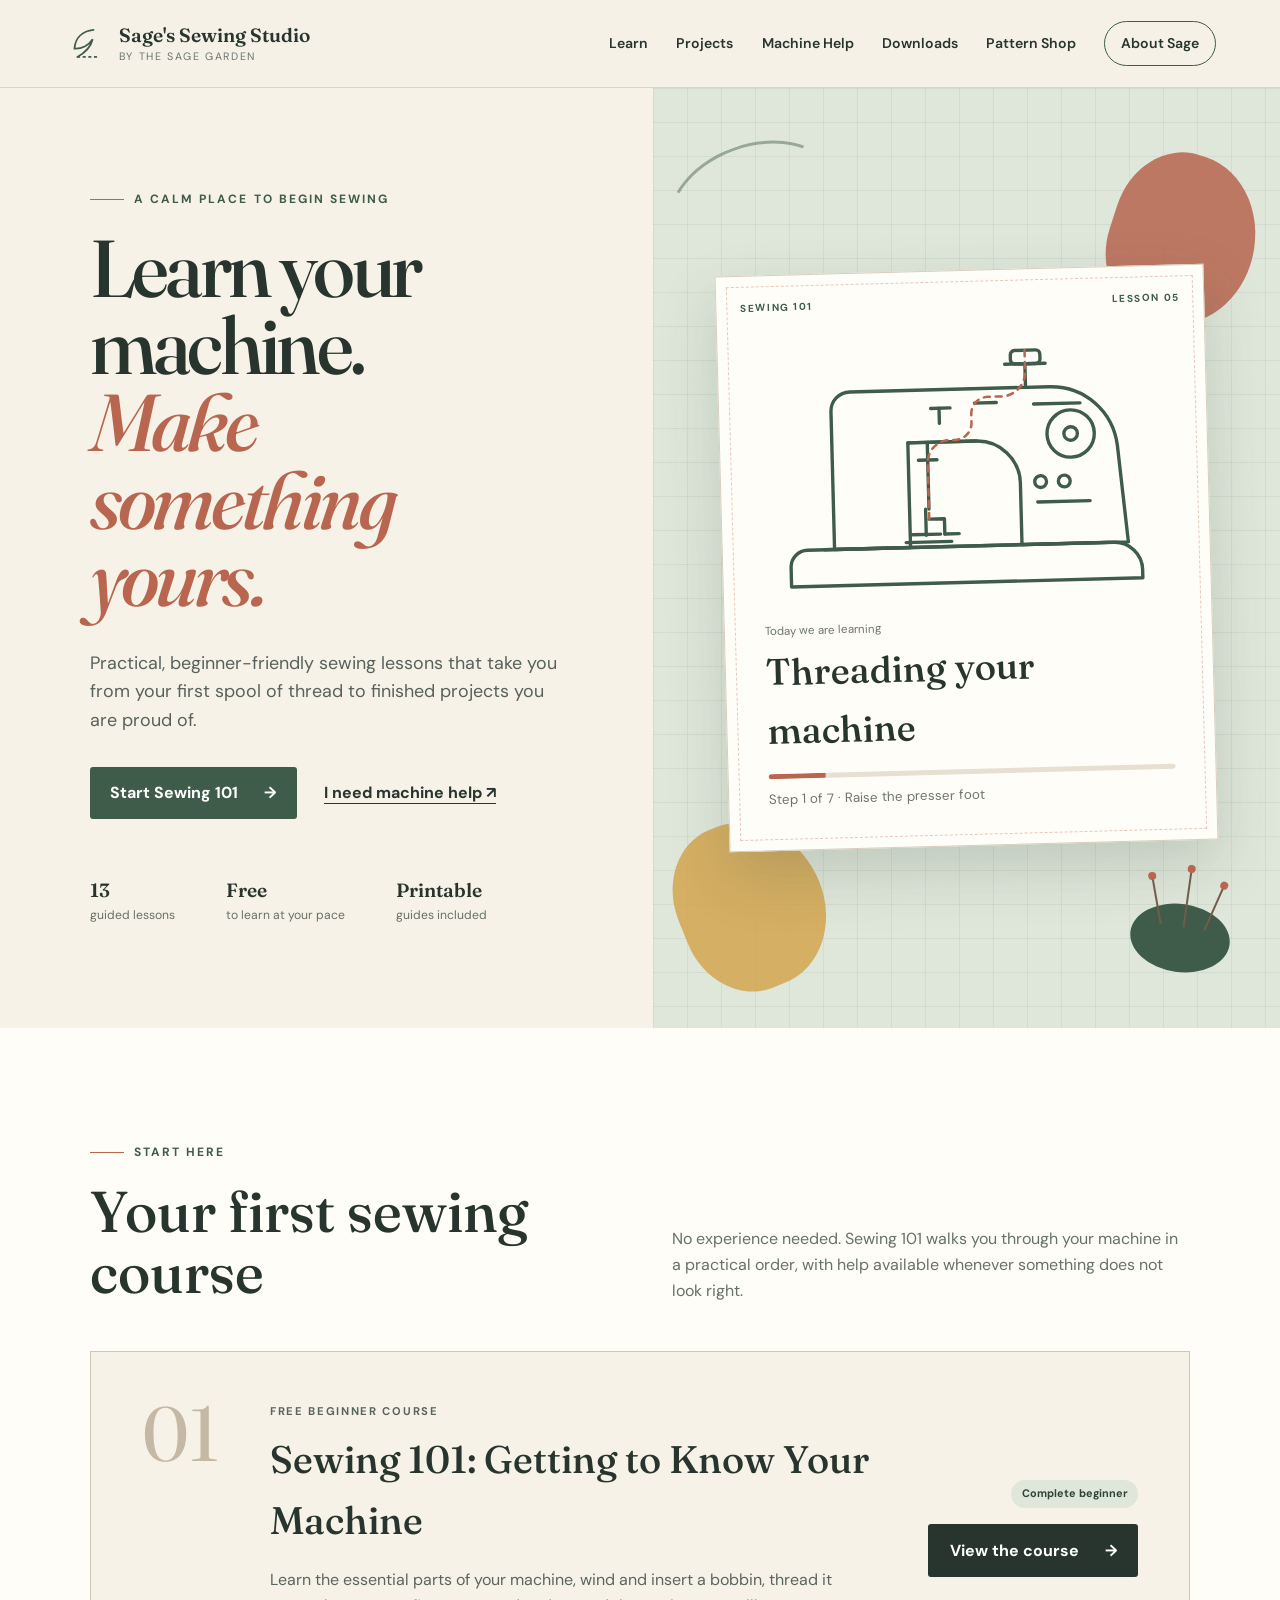
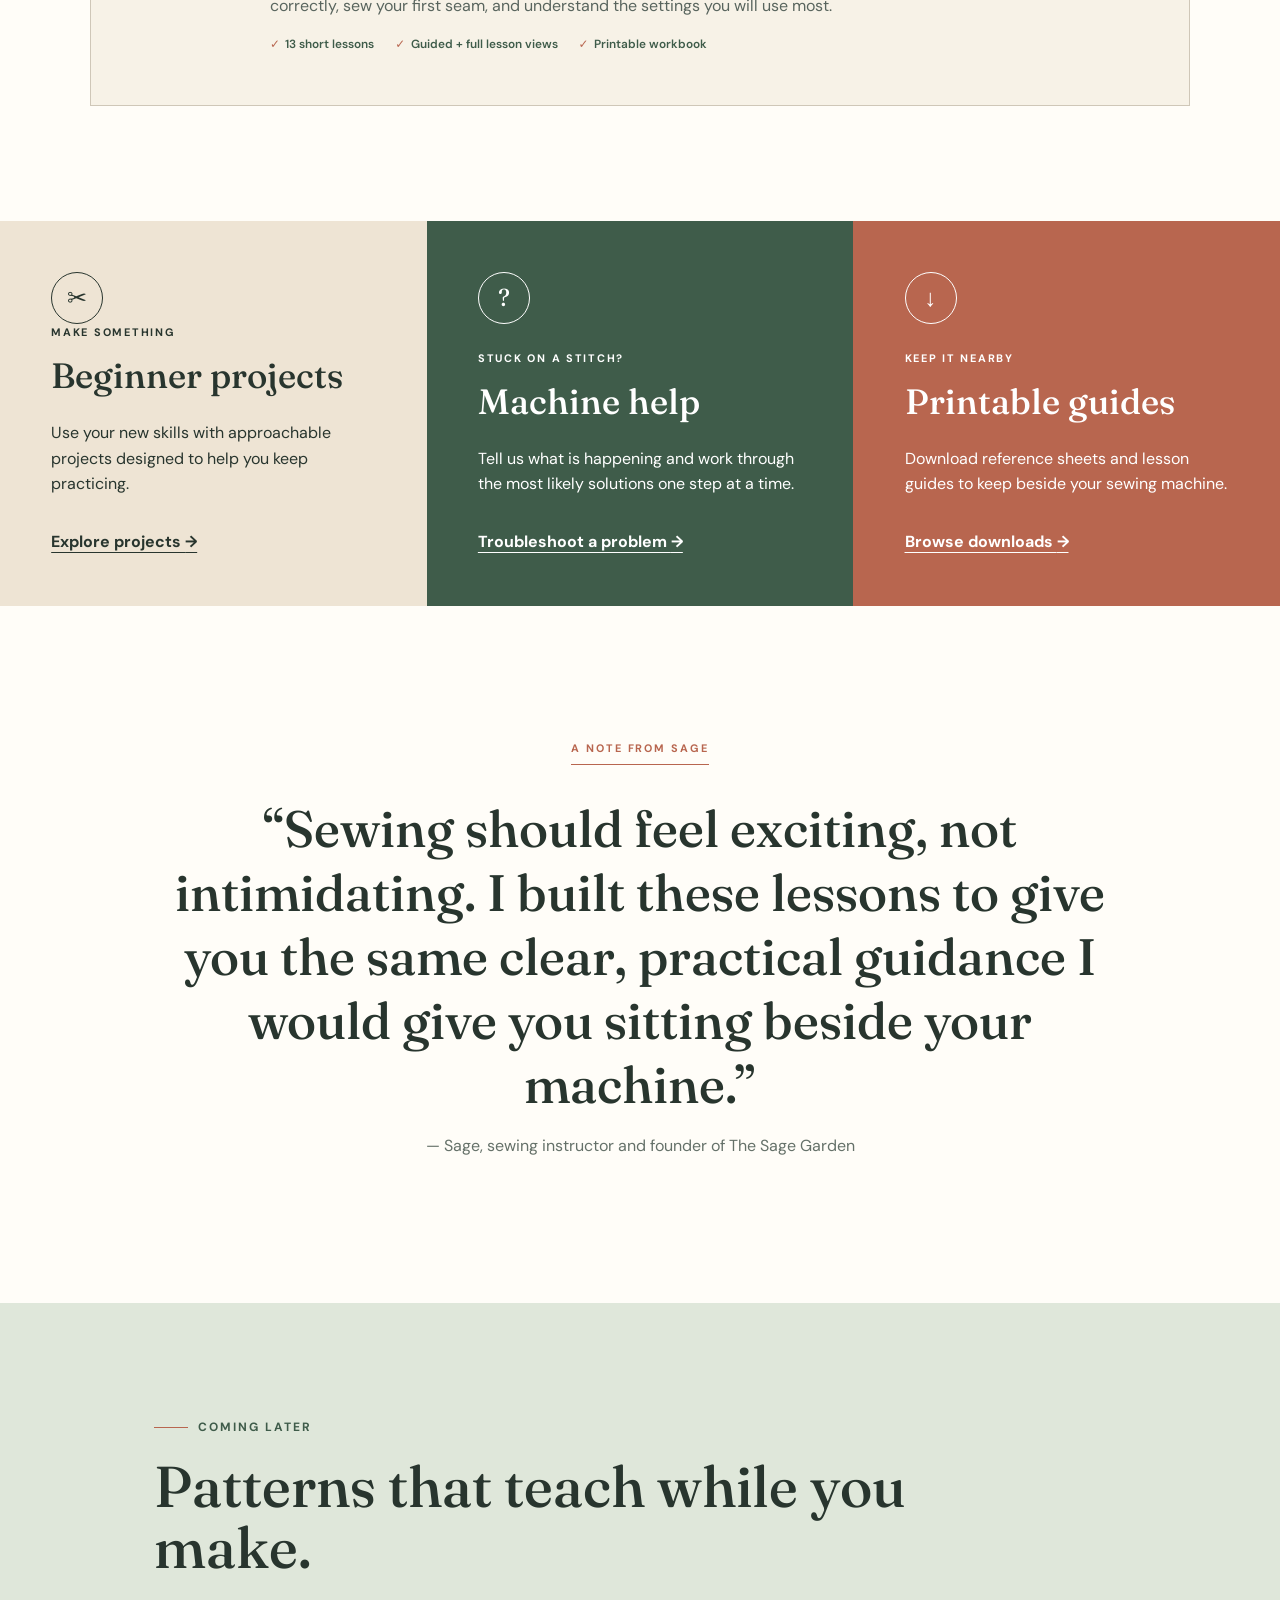
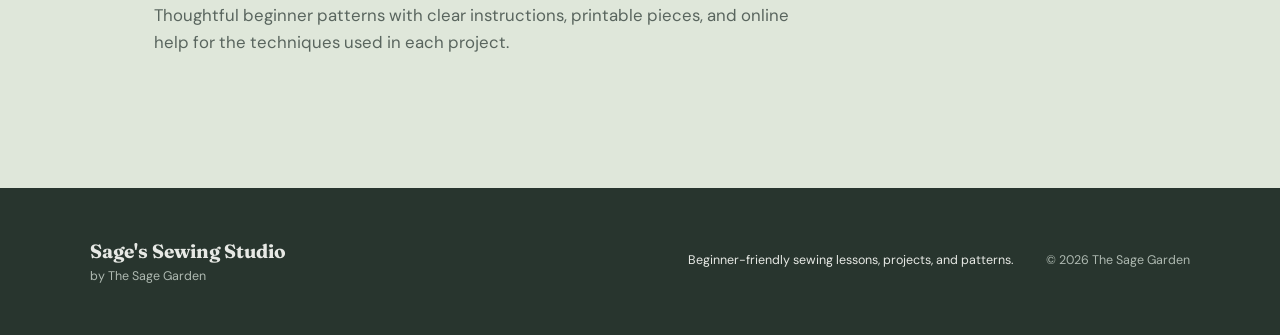
==== index.html @ 507e4168 "Update sewing machine illustration in index.html Replaced old sewing machine SVG with a new illustra" ====
<!doctype html>
<html lang="en">
  <head>
    <meta charset="UTF-8" />
    <meta name="viewport" content="width=device-width, initial-scale=1" />
    <meta
      name="description"
      content="Beginner-friendly sewing lessons, projects, and patterns from Sage's Sewing Studio."
    />
    <title>Sage's Sewing Studio</title>

    <link rel="preconnect" href="https://fonts.googleapis.com" />
    <link rel="preconnect" href="https://fonts.gstatic.com" crossorigin />
    <link
      href="https://fonts.googleapis.com/css2?family=DM+Sans:wght@400;500;600;700&family=Fraunces:opsz,wght@9..144,500;9..144,600&display=swap"
      rel="stylesheet"
    />

    <link rel="stylesheet" href="styles.css" />

    <link
      rel="icon"
      type="image/svg+xml"
      href="data:image/svg+xml,%3Csvg xmlns='http://www.w3.org/2000/svg' viewBox='0 0 64 64'%3E%3Crect width='64' height='64' rx='16' fill='%233f5c4a'/%3E%3Cpath d='M41 13c-13 2-22 10-23 23 8 1 17-3 22-10-2 8-8 15-18 20' fill='none' stroke='%23fbf8f0' stroke-width='4' stroke-linecap='round'/%3E%3C/svg%3E"
    />
  </head>

  <body>
    <a class="skip-link" href="#main-content">Skip to content</a>

    <header class="site-header">
      <a class="brand" href="index.html" aria-label="Sage's Sewing Studio home">
        <svg class="brand-mark" viewBox="0 0 52 52" aria-hidden="true">
          <path
            d="M36.5 8.5C22.8 10 14 18.2 13 31.7c8.5.6 17.7-3.8 22.5-11.5-2.2 9-8.5 16.2-19 21.8"
          />
          <path class="stitch" d="M17 42h24" />
        </svg>

        <span>
          <strong>Sage's Sewing Studio</strong>
          <small>by The Sage Garden</small>
        </span>
      </a>

      <button
        class="menu-button"
        type="button"
        aria-expanded="false"
        aria-controls="site-nav"
      >
        <span></span>
        <span></span>
        <span></span>
        <span class="sr-only">Open navigation</span>
      </button>

      <nav id="site-nav" class="site-nav" aria-label="Main navigation">
        <a href="#learn">Learn</a>
        <a href="#projects">Projects</a>
        <a href="#help">Machine Help</a>
        <a href="#downloads">Downloads</a>
        <a href="#patterns">Pattern Shop</a>
        <a class="nav-about" href="#about">About Sage</a>
      </nav>
    </header>

    <main id="main-content">
      <section class="hero">
        <div class="hero-copy">
          <p class="eyebrow">
            <span></span>
            A calm place to begin sewing
          </p>

          <h1>
            Learn your machine.<br />
            <em>Make something yours.</em>
          </h1>

          <p class="hero-intro">
            Practical, beginner-friendly sewing lessons that take you from your
            first spool of thread to finished projects you are proud of.
          </p>

          <div class="hero-actions">
            <a class="button button-primary" href="#learn">
              Start Sewing 101
              <span aria-hidden="true">→</span>
            </a>

            <a class="text-link" href="#help">
              I need machine help
              <span aria-hidden="true">↗</span>
            </a>
          </div>

          <ul class="hero-details" aria-label="Course details">
            <li>
              <strong>13</strong>
              guided lessons
            </li>

            <li>
              <strong>Free</strong>
              to learn at your pace
            </li>

            <li>
              <strong>Printable</strong>
              guides included
            </li>
          </ul>
        </div>

        <div
          class="hero-visual"
          aria-label="An illustrated sewing lesson card"
        >
          <div class="fabric-swatch swatch-one"></div>
          <div class="fabric-swatch swatch-two"></div>

          <div class="lesson-card">
            <div class="lesson-card-top">
              <span>SEWING 101</span>
              <span>LESSON 05</span>
            </div>

          <svg
  class="machine-illustration"
  viewBox="0 0 520 330"
  role="img"
  aria-label="Line drawing of a modern domestic sewing machine"
>
  <!-- Machine base -->
  <path
    d="M72 257h363c18 0 33 15 33 33v10H52v-23c0-11 9-20 20-20Z"
  />
  <path d="M92 257h337" />

  <!-- Main body and open throat space -->
  <path
    d="M104 257V94c0-13 10-23 23-23h236c42 0 75 31 79 72l10 114H326v-73c0-28-23-51-51-51h-81v124h-90Z"
  />
  <path d="M194 133h81" />

  <!-- Spool pin and spool -->
  <path d="M335 71V43" />
  <path d="M311 43h48" />
  <rect x="318" y="27" width="35" height="16" rx="5" />

  <!-- Upper thread guides and take-up lever -->
  <path d="M274 88h26" />
  <path d="M222 93h23" />
  <path d="M232 93v18" />

  <!-- Needle-bar assembly -->
  <path d="M217 133v79" />
  <path d="M206 154h22" />
  <path d="M213 212v31" />
  <path d="M197 242h33" />
  <path d="M189 251h54" />

  <!-- Presser foot -->
  <path d="M217 224h18v18" />
  <path d="M235 242h17" />

  <!-- Handwheel and controls -->
  <circle cx="387" cy="127" r="28" />
  <circle cx="387" cy="127" r="8" />
  <circle cx="350" cy="183" r="7" />
  <circle cx="378" cy="183" r="7" />
  <path d="M344 91h55" />
  <path d="M346 207h62" />

  <!-- Thread path -->
  <path
    class="thread-line"
    d="M335 27v25c0 16-13 29-29 29h-16c-11 0-20 9-20 20v10c0 11-9 20-20 20h-7c-14 0-26 12-26 26v67"
  />
</svg>

            <div class="lesson-card-copy">
              <p>Today we are learning</p>
              <h2>Threading your machine</h2>

              <div class="mini-progress">
                <span></span>
              </div>

              <small>Step 1 of 7 · Raise the presser foot</small>
            </div>
          </div>

          <div class="pin-cushion" aria-hidden="true">
            <i></i>
            <i></i>
            <i></i>
          </div>

          <div class="thread-tail" aria-hidden="true"></div>
        </div>
      </section>

      <section id="learn" class="course-section">
        <div class="section-heading">
          <div>
            <p class="eyebrow">
              <span></span>
              Start here
            </p>

            <h2>Your first sewing course</h2>
          </div>

          <p>
            No experience needed. Sewing 101 walks you through your machine in a
            practical order, with help available whenever something does not
            look right.
          </p>
        </div>

        <article class="course-card">
          <div class="course-number" aria-hidden="true">01</div>

          <div class="course-info">
            <p class="course-label">FREE BEGINNER COURSE</p>

            <h3>Sewing 101: Getting to Know Your Machine</h3>

            <p>
              Learn the essential parts of your machine, wind and insert a
              bobbin, thread it correctly, sew your first seam, and understand
              the settings you will use most.
            </p>

            <div class="course-meta">
              <span>13 short lessons</span>
              <span>Guided + full lesson views</span>
              <span>Printable workbook</span>
            </div>
          </div>

          <div class="course-action">
            <span class="course-level">Complete beginner</span>

            <a class="button button-dark" href="#">
              View the course
              <span aria-hidden="true">→</span>
            </a>
          </div>
        </article>
      </section>

      <section
        class="pathways"
        aria-label="Explore Sage's Sewing Studio"
      >
        <article id="projects" class="pathway-card pathway-projects">
          <span class="pathway-icon" aria-hidden="true">✂</span>

          <p>MAKE SOMETHING</p>
          <h2>Beginner projects</h2>

          <p>
            Use your new skills with approachable projects designed to help you
            keep practicing.
          </p>

          <a href="#">
            Explore projects
            <span aria-hidden="true">→</span>
          </a>
        </article>

        <article id="help" class="pathway-card pathway-help">
          <span class="pathway-icon" aria-hidden="true">?</span>

          <p>STUCK ON A STITCH?</p>
          <h2>Machine help</h2>

          <p>
            Tell us what is happening and work through the most likely solutions
            one step at a time.
          </p>

          <a href="#">
            Troubleshoot a problem
            <span aria-hidden="true">→</span>
          </a>
        </article>

        <article id="downloads" class="pathway-card pathway-downloads">
          <span class="pathway-icon" aria-hidden="true">↓</span>

          <p>KEEP IT NEARBY</p>
          <h2>Printable guides</h2>

          <p>
            Download reference sheets and lesson guides to keep beside your
            sewing machine.
          </p>

          <a href="#">
            Browse downloads
            <span aria-hidden="true">→</span>
          </a>
        </article>
      </section>

      <section id="about" class="teacher-note">
        <div class="note-label">A NOTE FROM SAGE</div>

        <blockquote>
          “Sewing should feel exciting, not intimidating. I built these lessons
          to give you the same clear, practical guidance I would give you
          sitting beside your machine.”
        </blockquote>

        <p>— Sage, sewing instructor and founder of The Sage Garden</p>
      </section>

      <section id="patterns" class="pattern-preview">
        <p class="eyebrow">
          <span></span>
          Coming later
        </p>

        <h2>Patterns that teach while you make.</h2>

        <p>
          Thoughtful beginner patterns with clear instructions, printable
          pieces, and online help for the techniques used in each project.
        </p>
      </section>
    </main>

    <footer class="site-footer">
      <div class="footer-brand">
        <strong>Sage's Sewing Studio</strong>
        <span>by The Sage Garden</span>
      </div>

      <p>Beginner-friendly sewing lessons, projects, and patterns.</p>

      <p class="footer-copy">
        © <span id="year"></span> The Sage Garden
      </p>
    </footer>

    <script src="app.js"></script>
  </body>
</html>
---- styles.css ----
:root {
  --ink: #28352e;
  --forest: #3f5c4a;
  --forest-dark: #2d4436;
  --sage: #93a58f;
  --sage-light: #dfe7da;
  --cream: #f7f2e7;
  --paper: #fffdf8;
  --linen: #eee4d4;
  --terracotta: #b8664f;
  --gold: #d4a64f;
  --border: #cfc7b8;
  --sans: "DM Sans", system-ui, sans-serif;
  --serif: "Fraunces", Georgia, serif;
}

* {
  box-sizing: border-box;
}

html {
  scroll-behavior: smooth;
}

body {
  margin: 0;
  color: var(--ink);
  background: var(--cream);
  font-family: var(--sans);
  font-size: 16px;
  line-height: 1.6;
}

a {
  color: inherit;
}

.skip-link {
  position: fixed;
  left: 1rem;
  top: -5rem;
  z-index: 100;
  padding: 0.7rem 1rem;
  background: var(--ink);
  color: white;
}

.skip-link:focus {
  top: 1rem;
}

.sr-only {
  position: absolute;
  width: 1px;
  height: 1px;
  overflow: hidden;
  clip: rect(0, 0, 0, 0);
  white-space: nowrap;
}

/* Header */

.site-header {
  min-height: 88px;
  padding: 0 clamp(1.25rem, 5vw, 5rem);
  display: flex;
  align-items: center;
  justify-content: space-between;
  gap: 2rem;
  background: rgba(247, 242, 231, 0.94);
  border-bottom: 1px solid rgba(63, 92, 74, 0.18);
  position: relative;
  z-index: 20;
}

.brand {
  display: flex;
  align-items: center;
  gap: 0.8rem;
  text-decoration: none;
  line-height: 1.05;
}

.brand-mark {
  width: 42px;
  fill: none;
  stroke: var(--forest);
  stroke-width: 2.2;
  stroke-linecap: round;
}

.brand-mark .stitch {
  stroke-dasharray: 2 5;
}

.brand strong {
  display: block;
  font-family: var(--serif);
  font-size: 1.2rem;
  font-weight: 600;
}

.brand small {
  display: block;
  margin-top: 0.35rem;
  font-size: 0.67rem;
  letter-spacing: 0.15em;
  text-transform: uppercase;
  color: #69756e;
}

.site-nav {
  display: flex;
  align-items: center;
  gap: clamp(1rem, 2.2vw, 2rem);
}

.site-nav a {
  font-size: 0.88rem;
  font-weight: 600;
  text-decoration: none;
}

.site-nav a:hover {
  color: var(--terracotta);
}

.site-nav .nav-about {
  padding: 0.65rem 1rem;
  border: 1px solid var(--forest);
  border-radius: 999px;
}

.menu-button {
  display: none;
  background: none;
  border: 0;
  padding: 0.5rem;
}

.menu-button span:not(.sr-only) {
  display: block;
  width: 24px;
  height: 2px;
  margin: 5px;
  background: var(--ink);
}

/* Hero */

.hero {
  min-height: 670px;
  display: grid;
  grid-template-columns: minmax(0, 1.02fr) minmax(420px, 0.98fr);
  overflow: hidden;
}

.hero-copy {
  padding: clamp(4rem, 8vw, 8rem) clamp(2rem, 7vw, 7.5rem);
  align-self: center;
}

.eyebrow {
  margin: 0 0 1.25rem;
  display: flex;
  align-items: center;
  gap: 0.65rem;
  font-size: 0.75rem;
  font-weight: 700;
  letter-spacing: 0.17em;
  text-transform: uppercase;
  color: var(--forest);
}

.eyebrow span {
  width: 34px;
  height: 1px;
  background: var(--terracotta);
}

.hero h1 {
  max-width: 740px;
  margin: 0;
  font-family: var(--serif);
  font-size: clamp(3.6rem, 6.3vw, 6.6rem);
  font-weight: 500;
  line-height: 0.96;
  letter-spacing: -0.045em;
}

.hero h1 em {
  color: var(--terracotta);
  font-weight: 500;
}

.hero-intro {
  max-width: 600px;
  margin: 2rem 0;
  font-size: 1.12rem;
  color: #56625b;
}

.hero-actions {
  display: flex;
  align-items: center;
  gap: 1.7rem;
  flex-wrap: wrap;
}

.button {
  min-height: 50px;
  padding: 0.85rem 1.3rem;
  display: inline-flex;
  align-items: center;
  justify-content: center;
  gap: 1.6rem;
  border-radius: 3px;
  font-weight: 700;
  text-decoration: none;
}

.button-primary {
  background: var(--forest);
  color: white;
}

.button-primary:hover {
  background: var(--forest-dark);
}

.button-dark {
  background: var(--ink);
  color: white;
}

.text-link {
  font-weight: 700;
  text-underline-offset: 5px;
}

.hero-details {
  margin: 3.5rem 0 0;
  padding: 0;
  display: flex;
  gap: clamp(1.4rem, 4vw, 3.8rem);
  list-style: none;
  font-size: 0.76rem;
  color: #657169;
}

.hero-details li {
  display: grid;
}

.hero-details strong {
  font-family: var(--serif);
  font-size: 1.2rem;
  font-weight: 600;
  color: var(--ink);
}

/* Sewing-machine illustration */

.hero-visual {
  min-height: 670px;
  position: relative;
  display: grid;
  place-items: center;
  background-color: var(--sage-light);
  background-image:
    linear-gradient(rgba(63, 92, 74, 0.08) 1px, transparent 1px),
    linear-gradient(90deg, rgba(63, 92, 74, 0.08) 1px, transparent 1px);
  background-size: 34px 34px;
}

.lesson-card {
  width: min(78%, 500px);
  padding: 1.5rem;
  position: relative;
  z-index: 3;
  transform: rotate(-1.5deg);
  background: var(--paper);
  border: 1px solid #d8cebd;
  box-shadow: 0 24px 60px rgba(45, 68, 54, 0.18);
}

.lesson-card::after {
  content: "";
  position: absolute;
  inset: 10px;
  border: 1px dashed rgba(184, 102, 79, 0.35);
  pointer-events: none;
}

.lesson-card-top {
  position: relative;
  z-index: 1;
  display: flex;
  justify-content: space-between;
  font-size: 0.63rem;
  font-weight: 700;
  letter-spacing: 0.15em;
  color: var(--forest);
}

.machine-illustration {
  width: 100%;
  margin: 1.1rem 0 0.2rem;
  fill: none;
  stroke: var(--forest);
  stroke-width: 4;
  stroke-linecap: round;
  stroke-linejoin: round;
}

.machine-illustration .thread-line {
  stroke: var(--terracotta);
  stroke-width: 3;
  stroke-dasharray: 7 7;
}

.lesson-card-copy {
  position: relative;
  z-index: 1;
  padding: 0 1rem 1rem;
}

.lesson-card-copy p {
  margin: 0;
  font-size: 0.72rem;
  color: #6c766e;
}

.lesson-card-copy h2 {
  margin: 0.1rem 0 0.8rem;
  font-family: var(--serif);
  font-size: clamp(1.6rem, 3vw, 2.3rem);
  font-weight: 500;
}

.mini-progress {
  height: 5px;
  background: #e7dfd1;
  border-radius: 10px;
  overflow: hidden;
}

.mini-progress span {
  display: block;
  width: 14%;
  height: 100%;
  background: var(--terracotta);
}

.lesson-card-copy small {
  display: block;
  margin-top: 0.65rem;
  color: #6c766e;
}

.fabric-swatch {
  position: absolute;
  width: 145px;
  height: 170px;
  border-radius: 45% 55% 50% 45%;
  opacity: 0.85;
}

.swatch-one {
  top: 7%;
  right: 4%;
  background: var(--terracotta);
  transform: rotate(18deg);
}

.swatch-two {
  bottom: 4%;
  left: 4%;
  background: var(--gold);
  transform: rotate(-22deg);
}

.pin-cushion {
  width: 100px;
  height: 68px;
  position: absolute;
  bottom: 6%;
  right: 8%;
  z-index: 4;
  border-radius: 50%;
  background: var(--forest);
  transform: rotate(8deg);
}

.pin-cushion i {
  width: 2px;
  height: 48px;
  position: absolute;
  bottom: 45px;
  background: #725c49;
  transform-origin: bottom;
}

.pin-cushion i::before {
  content: "";
  width: 8px;
  height: 8px;
  position: absolute;
  left: -3px;
  top: -5px;
  border-radius: 50%;
  background: var(--terracotta);
}

.pin-cushion i:nth-child(1) {
  left: 28px;
  transform: rotate(-18deg);
}

.pin-cushion i:nth-child(2) {
  left: 51px;
  height: 58px;
}

.pin-cushion i:nth-child(3) {
  left: 72px;
  transform: rotate(16deg);
}

.thread-tail {
  width: 180px;
  height: 130px;
  position: absolute;
  top: 6%;
  left: 2%;
  border: 3px solid rgba(63, 92, 74, 0.45);
  border-color: rgba(63, 92, 74, 0.45) transparent transparent;
  border-radius: 50%;
  transform: rotate(-20deg);
}

/* Course section */

.course-section {
  padding: clamp(5rem, 9vw, 8rem) clamp(1.5rem, 7vw, 7.5rem);
  background: var(--paper);
}

.section-heading {
  max-width: 1200px;
  margin: 0 auto 3rem;
  display: grid;
  grid-template-columns: 1fr 1fr;
  align-items: end;
  gap: 4rem;
}

.section-heading h2,
.pattern-preview h2 {
  margin: 0;
  font-family: var(--serif);
  font-size: clamp(2.5rem, 4.5vw, 4.2rem);
  line-height: 1.05;
  font-weight: 500;
}

.section-heading > p {
  max-width: 560px;
  margin: 0;
  color: #657169;
}

.course-card {
  max-width: 1200px;
  margin: auto;
  padding: clamp(2rem, 4vw, 3.2rem);
  display: grid;
  grid-template-columns: auto 1fr auto;
  align-items: center;
  gap: clamp(1.5rem, 4vw, 4rem);
  border: 1px solid var(--border);
  background: var(--cream);
}

.course-number {
  align-self: start;
  font-family: var(--serif);
  font-size: 4.8rem;
  line-height: 0.8;
  color: #c5b9a6;
}

.course-label {
  margin: 0 0 0.45rem;
  font-size: 0.7rem;
  font-weight: 700;
  letter-spacing: 0.15em;
  color: var(--terracotta);
}

.course-info h3 {
  margin: 0 0 0.7rem;
  font-family: var(--serif);
  font-size: clamp(1.8rem, 3vw, 2.7rem);
  font-weight: 500;
}

.course-info > p {
  max-width: 650px;
  color: #59655e;
}

.course-meta {
  display: flex;
  flex-wrap: wrap;
  gap: 0.6rem 1.3rem;
  font-size: 0.74rem;
  font-weight: 600;
  color: var(--forest);
}

.course-meta span::before {
  content: "✓";
  margin-right: 0.35rem;
  color: var(--terracotta);
}

.course-action {
  min-width: 210px;
  display: grid;
  gap: 1rem;
}

.course-level {
  justify-self: end;
  padding: 0.35rem 0.65rem;
  font-size: 0.68rem;
  font-weight: 700;
  background: var(--sage-light);
  border-radius: 999px;
  color: var(--forest-dark);
}

/* Main pathways */

.pathways {
  display: grid;
  grid-template-columns: repeat(3, 1fr);
}

.pathway-card {
  min-height: 370px;
  padding: clamp(2.2rem, 4vw, 4rem);
  display: flex;
  flex-direction: column;
  align-items: flex-start;
}

.pathway-card > p:first-of-type {
  margin: auto 0 0.4rem;
  font-size: 0.68rem;
  font-weight: 700;
  letter-spacing: 0.16em;
}

.pathway-card h2 {
  margin: 0;
  font-family: var(--serif);
  font-size: 2.2rem;
  font-weight: 500;
}

.pathway-card > p:not(:first-of-type) {
  max-width: 390px;
}

.pathway-card a {
  margin-top: 1rem;
  font-weight: 700;
  text-underline-offset: 5px;
}

.pathway-icon {
  width: 52px;
  height: 52px;
  display: grid;
  place-items: center;
  border: 1px solid currentColor;
  border-radius: 50%;
  font-family: var(--serif);
  font-size: 1.5rem;
}

.pathway-projects {
  background: var(--linen);
}

.pathway-help {
  background: var(--forest);
  color: white;
}

.pathway-downloads {
  background: var(--terracotta);
  color: white;
}

/* Note from Sage */

.teacher-note {
  padding: clamp(5rem, 10vw, 9rem) 1.5rem;
  text-align: center;
  background: var(--paper);
}

.note-label {
  display: inline-block;
  padding-bottom: 0.45rem;
  border-bottom: 1px solid var(--terracotta);
  font-size: 0.68rem;
  font-weight: 700;
  letter-spacing: 0.18em;
  color: var(--terracotta);
}

.teacher-note blockquote {
  max-width: 930px;
  margin: 2rem auto 1rem;
  font-family: var(--serif);
  font-size: clamp(2rem, 4vw, 3.5rem);
  line-height: 1.25;
  font-weight: 500;
}

.teacher-note p {
  color: #657169;
}

/* Pattern preview */

.pattern-preview {
  padding: clamp(5rem, 9vw, 8rem) clamp(1.5rem, 12vw, 12rem);
  background: var(--sage-light);
}

.pattern-preview h2 {
  max-width: 760px;
}

.pattern-preview > p:last-child {
  max-width: 670px;
  margin-top: 1.5rem;
  font-size: 1.05rem;
  color: #59655e;
}

/* Footer */

.site-footer {
  padding: 3rem clamp(1.5rem, 7vw, 7.5rem);
  display: grid;
  grid-template-columns: 1fr auto auto;
  align-items: center;
  gap: 2rem;
  background: var(--ink);
  color: #e7e9e5;
  font-size: 0.78rem;
}

.footer-brand {
  display: grid;
}

.footer-brand strong {
  font-family: var(--serif);
  font-size: 1.2rem;
}

.footer-brand span {
  color: #aeb9b1;
}

.footer-copy {
  color: #aeb9b1;
}

/* Tablet */

@media (max-width: 1020px) {
  .menu-button {
    display: block;
  }

  .site-nav {
    display: none;
    position: absolute;
    left: 0;
    right: 0;
    top: 88px;
    padding: 1.5rem;
    flex-direction: column;
    align-items: stretch;
    background: var(--paper);
    border-bottom: 1px solid var(--border);
  }

  .site-nav.open {
    display: flex;
  }

  .site-nav .nav-about {
    border: 0;
    padding: 0;
  }

  .hero {
    grid-template-columns: 1fr;
  }

  .hero-copy {
    padding-top: 5rem;
    padding-bottom: 5rem;
  }

  .hero-visual {
    min-height: 590px;
  }

  .course-card {
    grid-template-columns: auto 1fr;
  }

  .course-action {
    grid-column: 2;
    grid-template-columns: auto 1fr;
    align-items: center;
  }

  .course-level {
    justify-self: start;
  }

  .pathways {
    grid-template-columns: 1fr;
  }

  .pathway-card {
    min-height: 300px;
  }
}

/* Mobile */

@media (max-width: 700px) {
  .site-header {
    min-height: 76px;
    padding-inline: 1rem;
  }

  .site-nav {
    top: 76px;
  }

  .brand-mark {
    width: 36px;
  }

  .brand strong {
    font-size: 1rem;
  }

  .brand small {
    font-size: 0.58rem;
  }

  .hero h1 {
    font-size: clamp(3rem, 14vw, 4.4rem);
  }

  .hero-copy {
    padding: 4rem 1.25rem;
  }

  .hero-details {
    gap: 1rem;
    justify-content: space-between;
  }

  .hero-details li {
    max-width: 95px;
  }

  .hero-visual {
    min-height: 490px;
  }

  .lesson-card {
    width: 85%;
  }

  .pin-cushion {
    transform: scale(0.75) rotate(8deg);
    right: 2%;
  }

  .section-heading {
    grid-template-columns: 1fr;
    gap: 1.2rem;
  }

  .course-card {
    grid-template-columns: 1fr;
  }

  .course-number {
    font-size: 3.6rem;
  }

  .course-action {
    grid-column: auto;
    grid-template-columns: 1fr;
  }

  .course-action .button {
    width: 100%;
  }

  .site-footer {
    grid-template-columns: 1fr;
    gap: 0.5rem;
  }
}

@media (prefers-reduced-motion: reduce) {
  html {
    scroll-behavior: auto;
  }
}
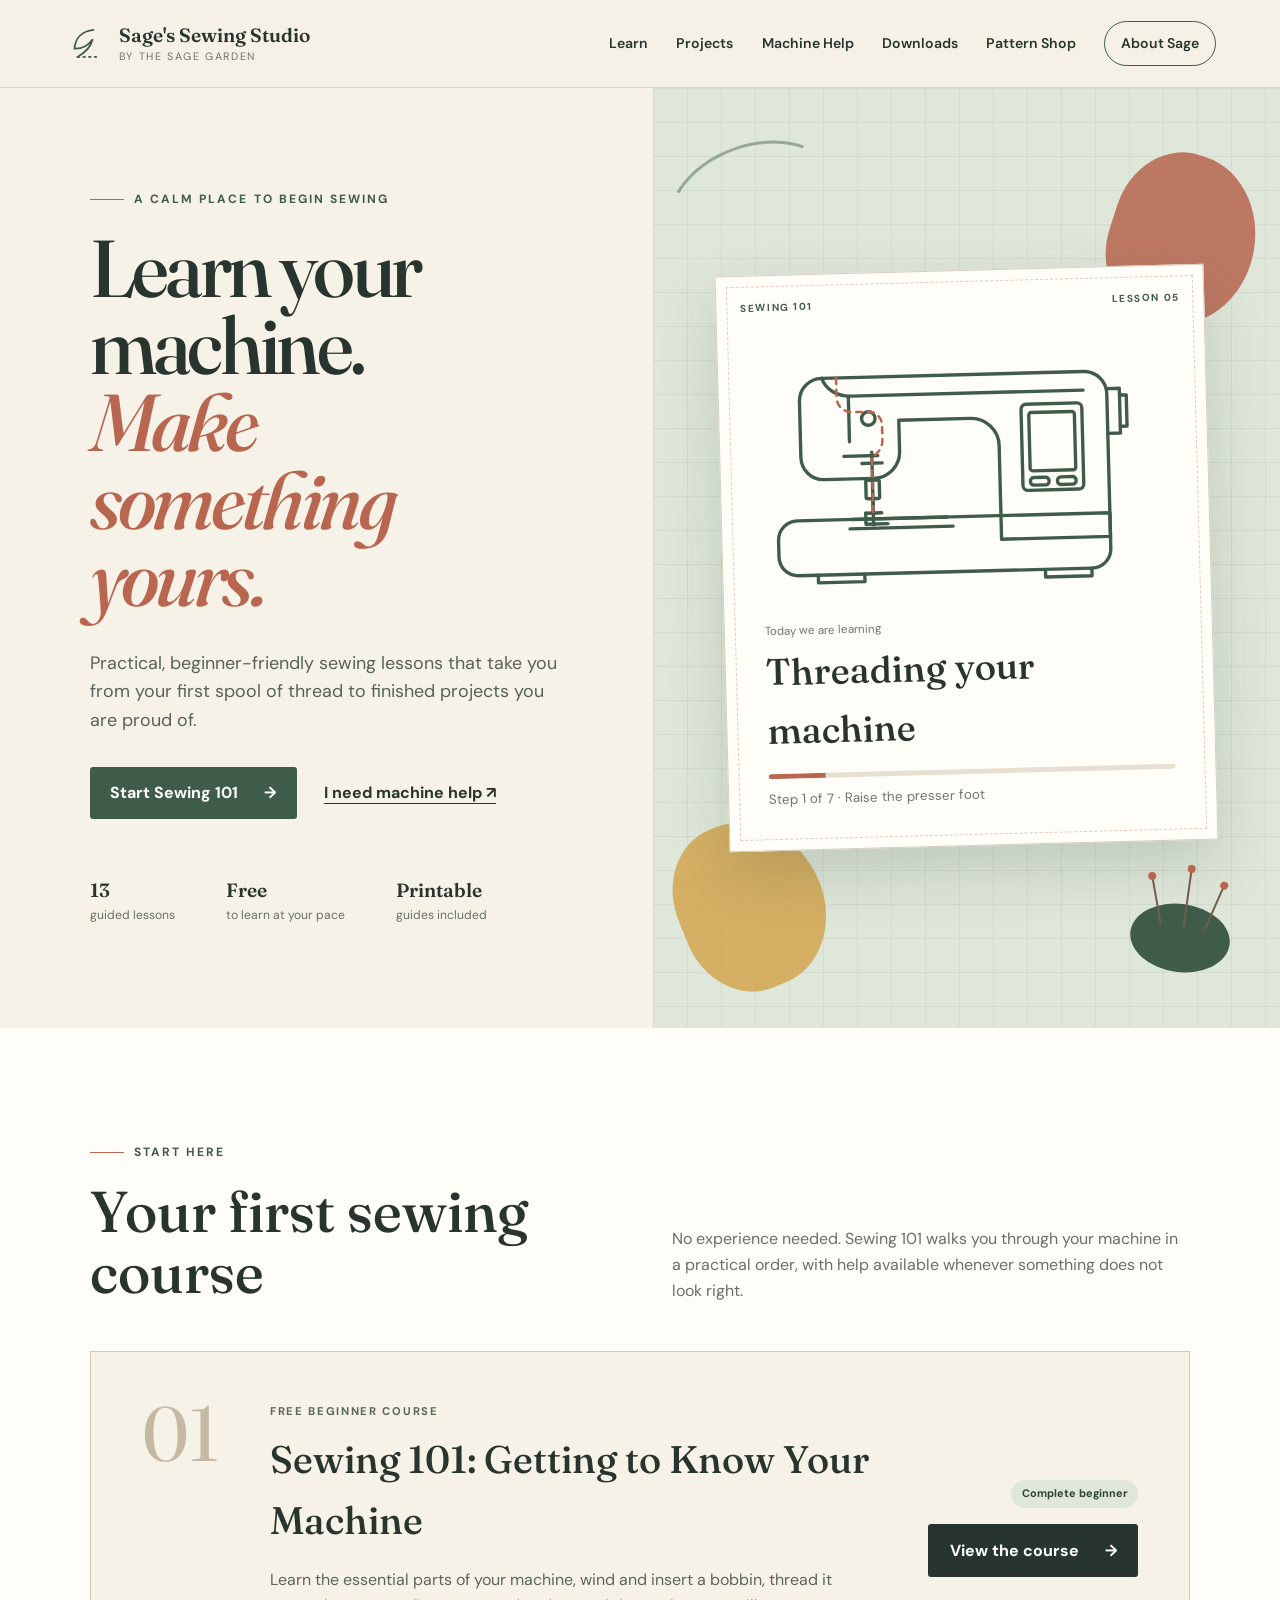
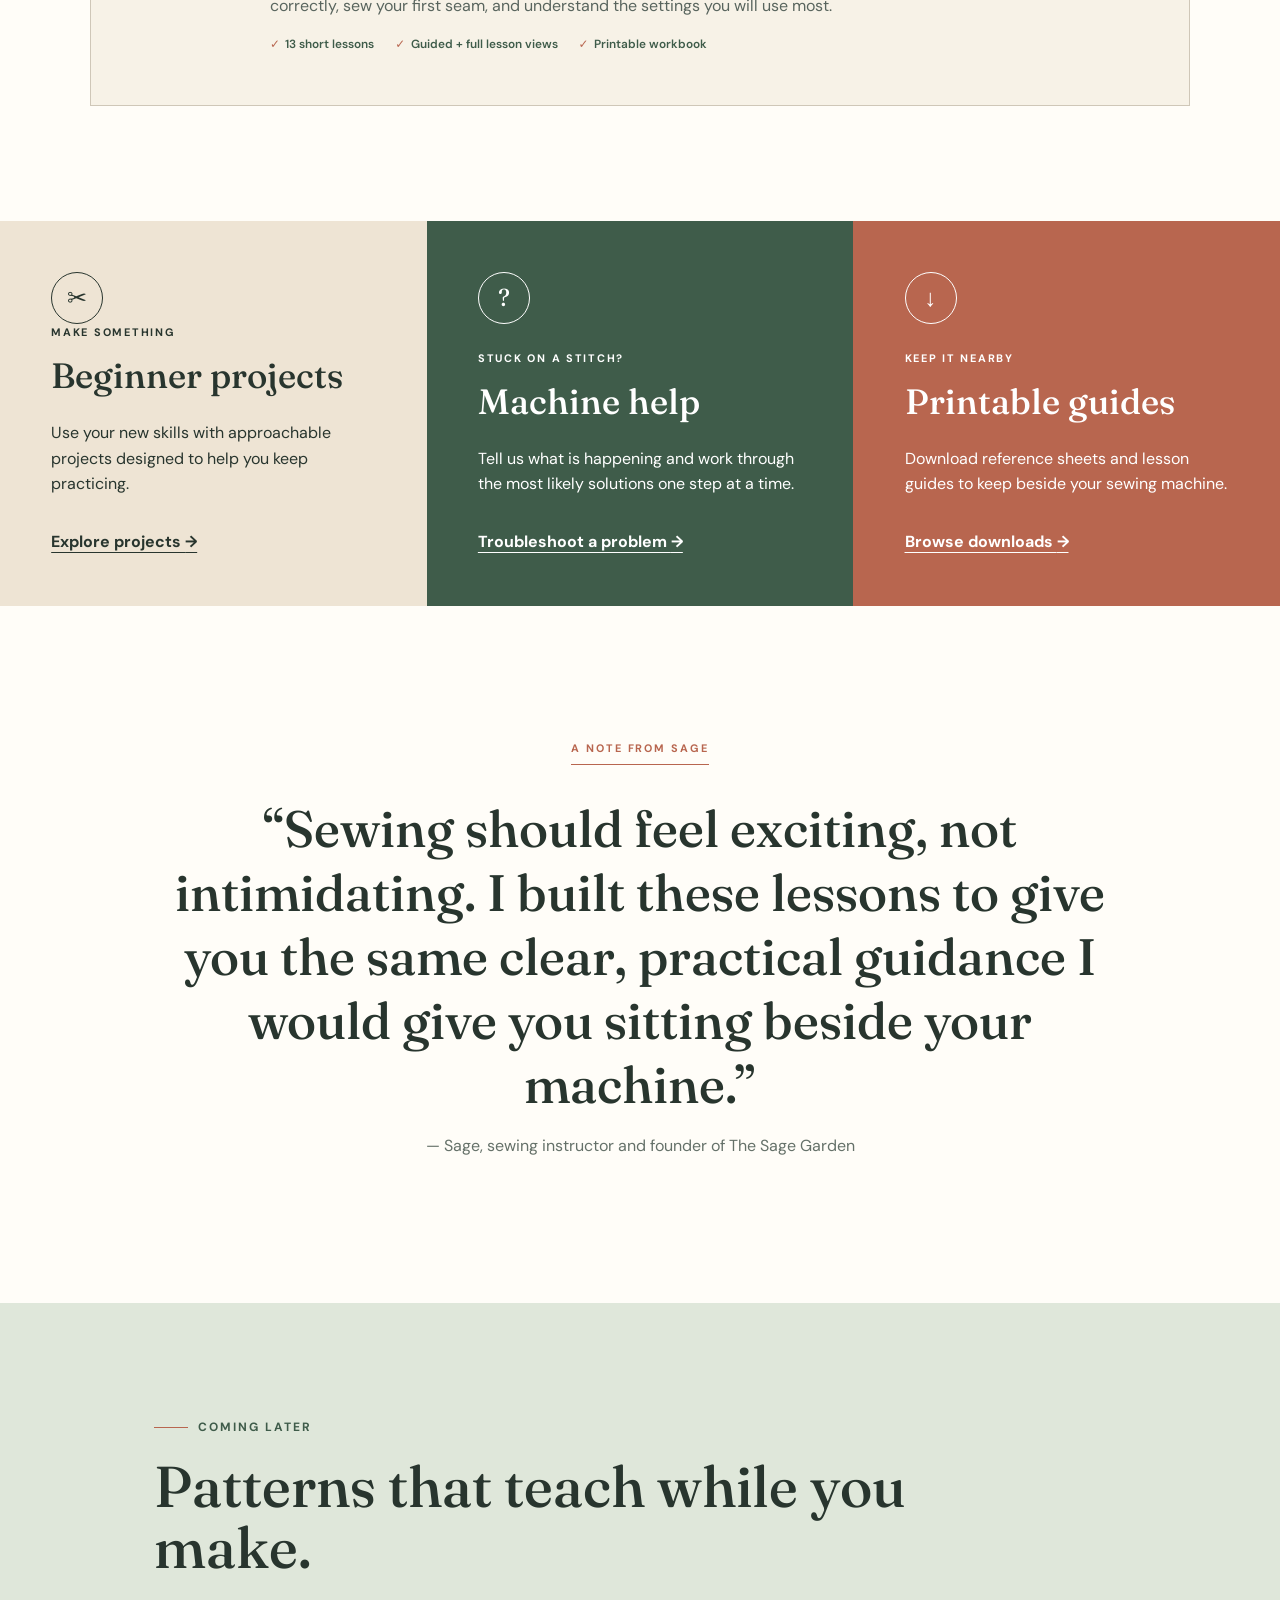
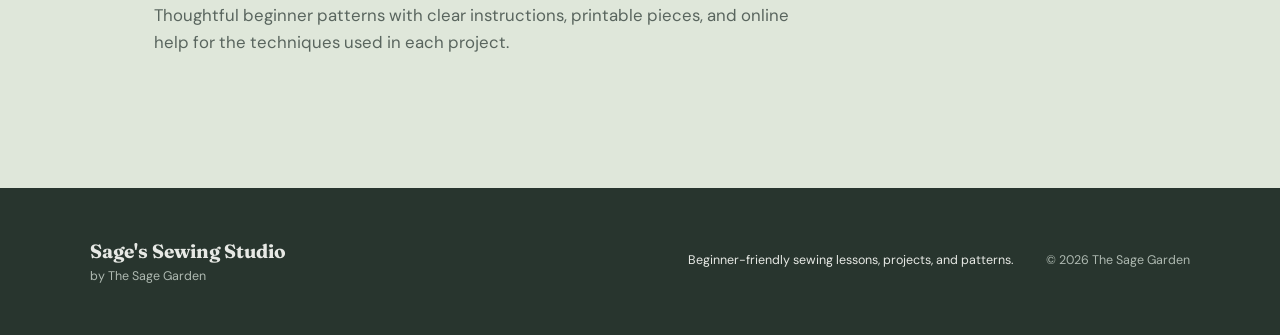
==== commit 7f5f961a: "Revise SVG for modern sewing machine illustration Updated SVG for modern computerized sewing machine" ====
--- a/index.html
+++ b/index.html
@@ -130,53 +130,49 @@
   class="machine-illustration"
   viewBox="0 0 520 330"
   role="img"
-  aria-label="Line drawing of a modern domestic sewing machine"
+  aria-label="Line drawing of a modern computerized sewing machine"
 >
-  <!-- Machine base -->
+  <!-- Modern machine housing -->
   <path
-    d="M72 257h363c18 0 33 15 33 33v10H52v-23c0-11 9-20 20-20Z"
+    d="M94 54h310c15 0 27 12 27 27v169H302V139c0-18-15-33-33-33H184v37c0 17-14 31-31 31H94c-15 0-27-12-27-27V81c0-15 12-27 27-27Z"
   />
-  <path d="M92 257h337" />
-
-  <!-- Main body and open throat space -->
+
+  <!-- Top contour and handwheel -->
+  <path d="M94 54c5 14 18 22 34 22h275" />
+  <path d="M431 75h15v53h-15" />
+  <path d="M446 83h8v37h-8" />
+
+  <!-- Tension guide and front controls -->
+  <path d="M125 77v53" />
+  <circle cx="148" cy="103" r="8" />
+  <path d="M118 147h40" />
+
+  <!-- Needle bar, needle and presser foot -->
+  <path d="M151 143v73" />
+  <path d="M139 156h24" />
+  <rect x="143" y="176" width="16" height="22" rx="2" />
+  <path d="M151 198v31" />
+  <path d="M142 215h19" />
+  <path d="M142 215v13h26" />
+
+  <!-- Flat sewing bed -->
   <path
-    d="M104 257V94c0-13 10-23 23-23h236c42 0 75 31 79 72l10 114H326v-73c0-28-23-51-51-51h-81v124h-90Z"
+    d="M61 222h370v42c0 13-10 23-23 23H61c-13 0-23-10-23-23v-19c0-13 10-23 23-23Z"
   />
-  <path d="M194 133h81" />
-
-  <!-- Spool pin and spool -->
-  <path d="M335 71V43" />
-  <path d="M311 43h48" />
-  <rect x="318" y="27" width="35" height="16" rx="5" />
-
-  <!-- Upper thread guides and take-up lever -->
-  <path d="M274 88h26" />
-  <path d="M222 93h23" />
-  <path d="M232 93v18" />
-
-  <!-- Needle-bar assembly -->
-  <path d="M217 133v79" />
-  <path d="M206 154h22" />
-  <path d="M213 212v31" />
-  <path d="M197 242h33" />
-  <path d="M189 251h54" />
-
-  <!-- Presser foot -->
-  <path d="M217 224h18v18" />
-  <path d="M235 242h17" />
-
-  <!-- Handwheel and controls -->
-  <circle cx="387" cy="127" r="28" />
-  <circle cx="387" cy="127" r="8" />
-  <circle cx="350" cy="183" r="7" />
-  <circle cx="378" cy="183" r="7" />
-  <path d="M344 91h55" />
-  <path d="M346 207h62" />
-
-  <!-- Thread path -->
+  <path d="M126 222h112" />
+  <path d="M123 233h122" />
+  <path d="M84 287v9h55v-9M353 287v9h55v-9" />
+
+  <!-- Computer screen and buttons -->
+  <rect x="329" y="91" width="72" height="102" rx="6" />
+  <rect x="338" y="101" width="54" height="69" rx="3" />
+  <rect x="338" y="178" width="22" height="9" rx="4" />
+  <rect x="370" y="178" width="22" height="9" rx="4" />
+
+  <!-- Upper thread path -->
   <path
     class="thread-line"
-    d="M335 27v25c0 16-13 29-29 29h-16c-11 0-20 9-20 20v10c0 11-9 20-20 20h-7c-14 0-26 12-26 26v67"
+    d="M111 54v23c0 10 8 18 18 18h19c9 0 16 7 16 16v18c0 9-6 16-13 20v67"
   />
 </svg>
 
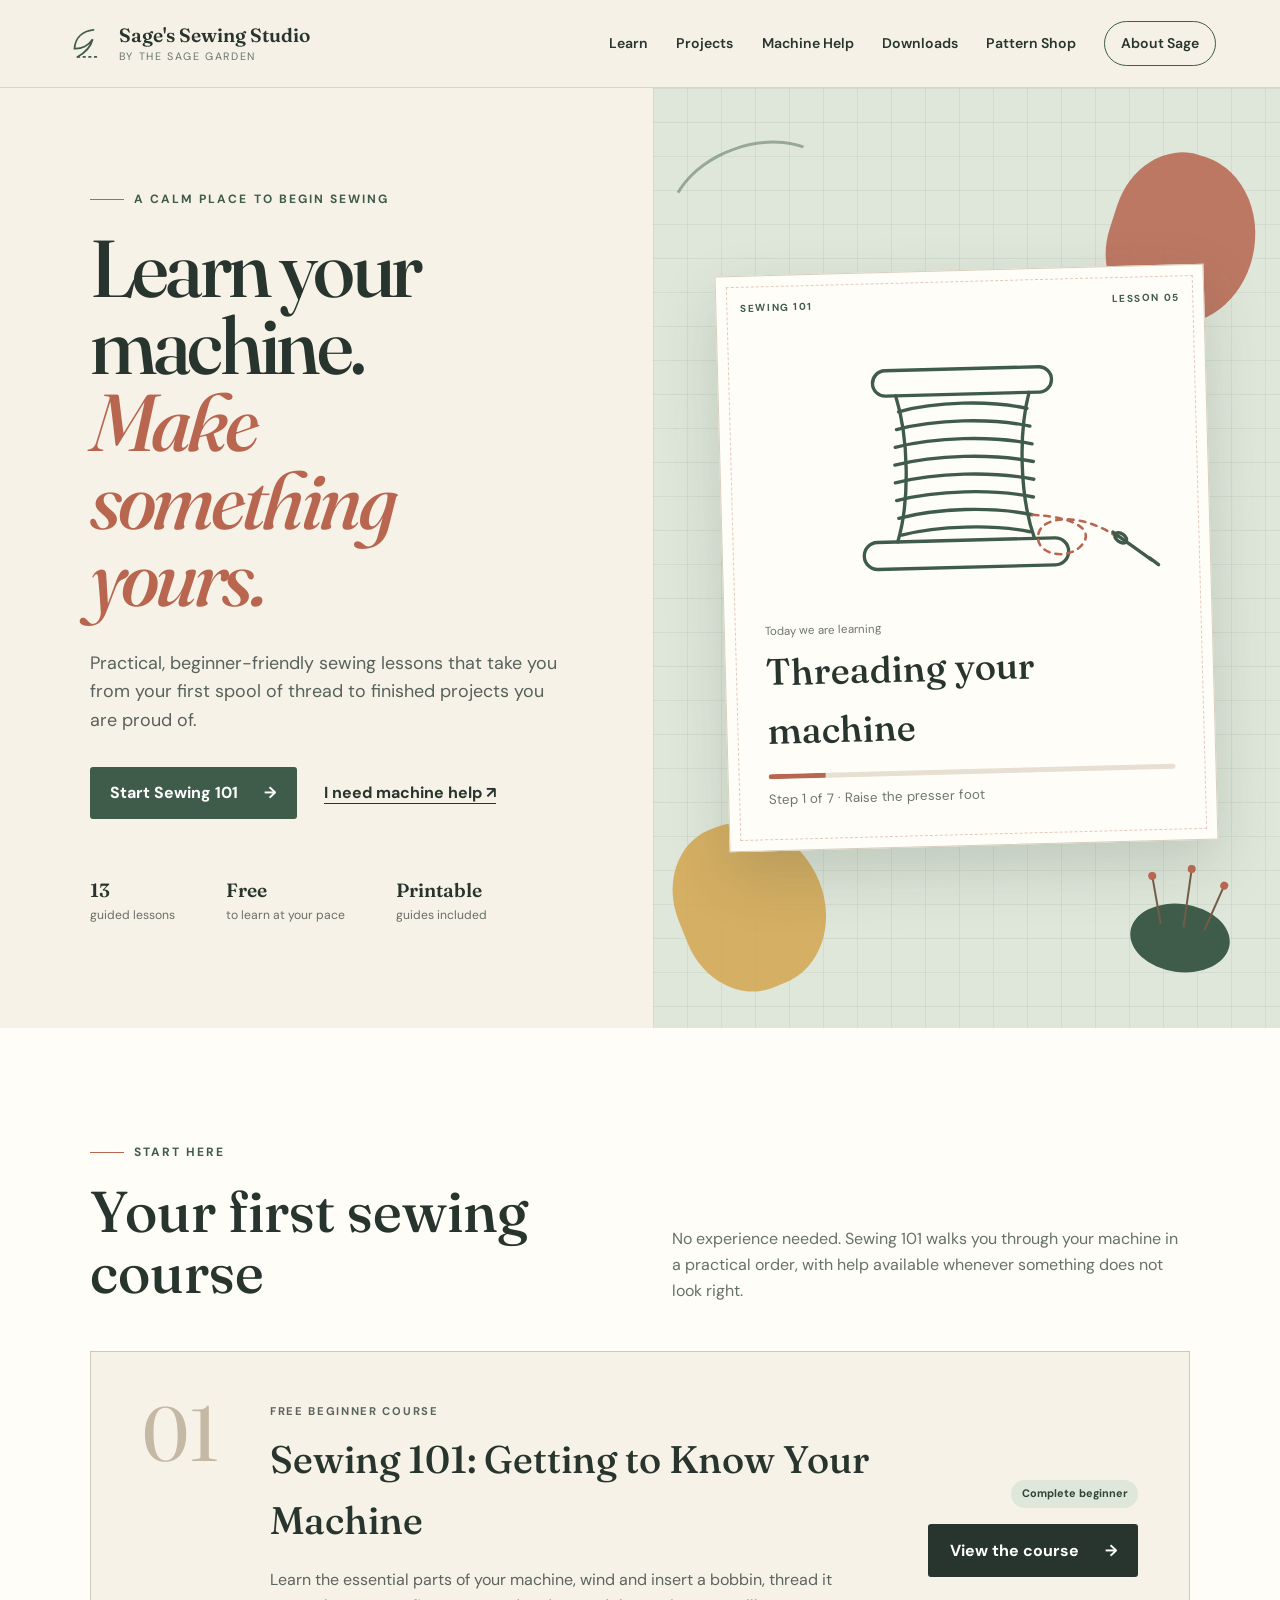
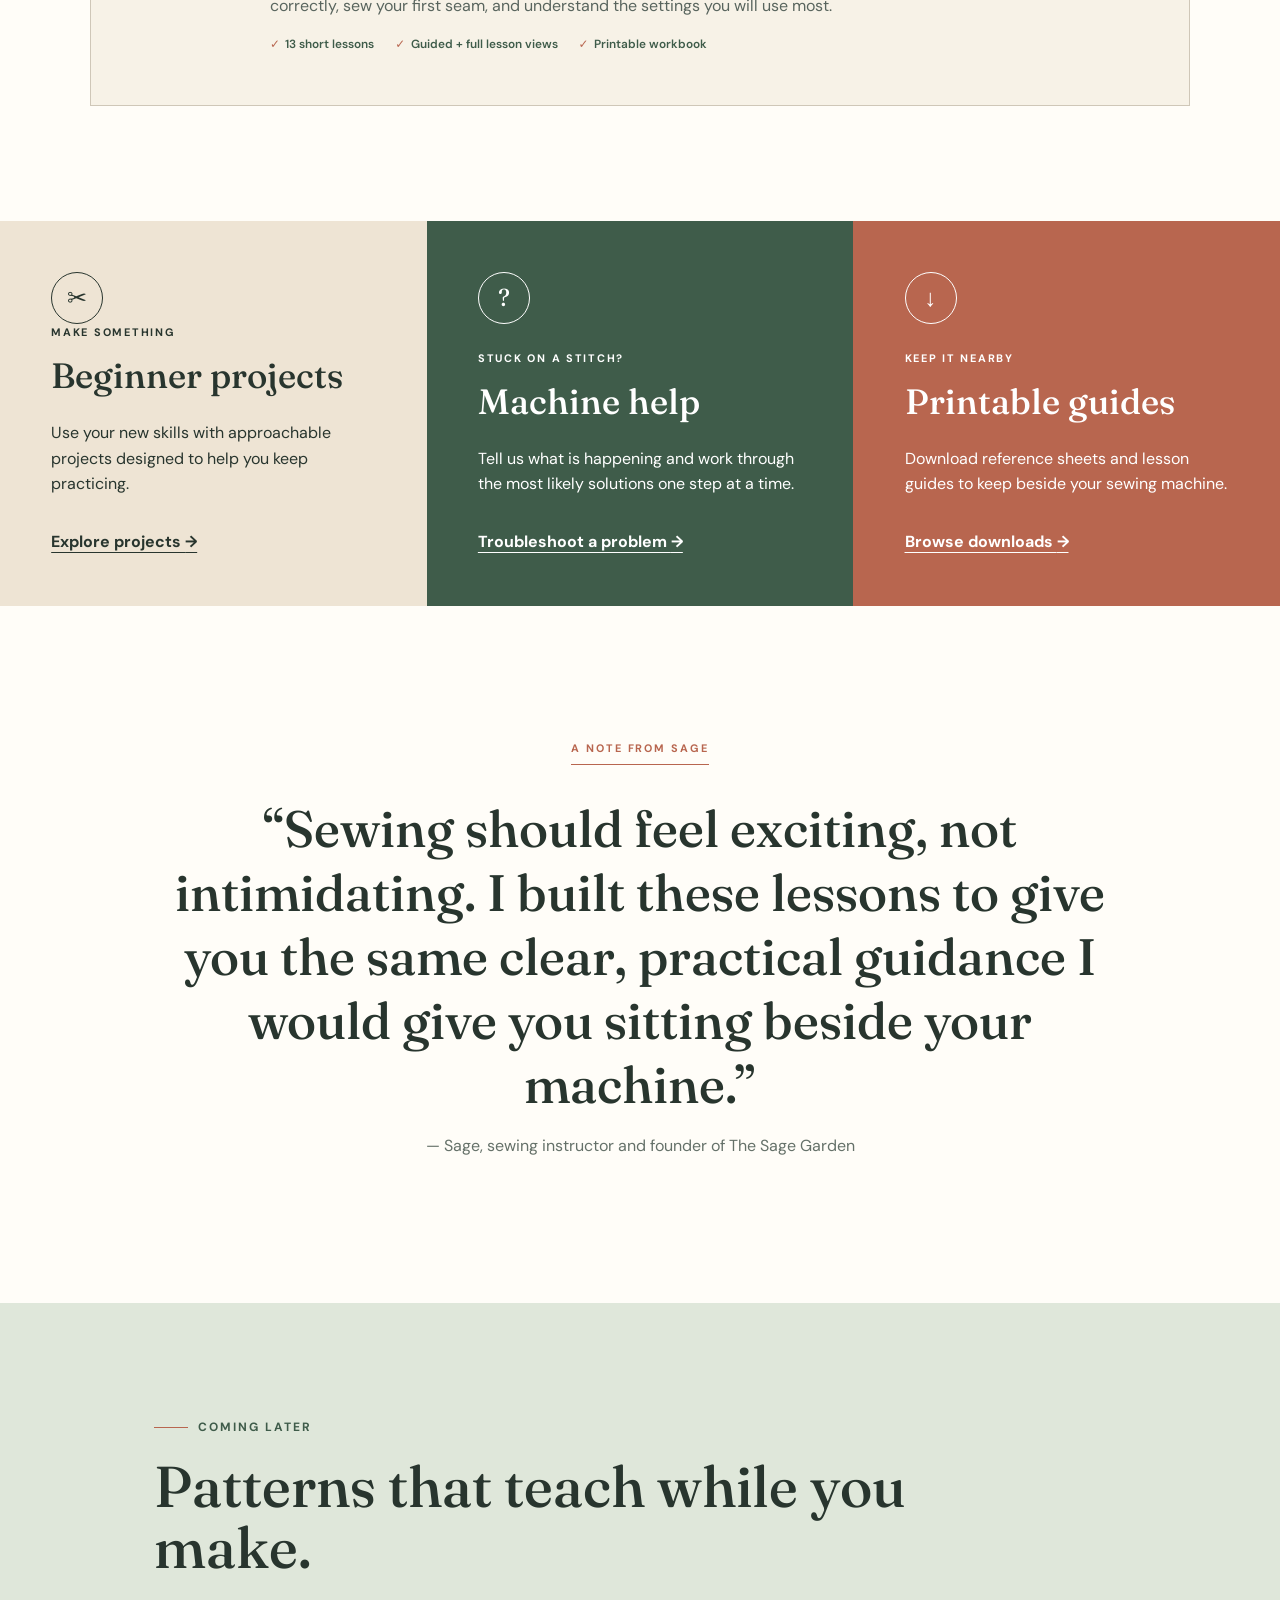
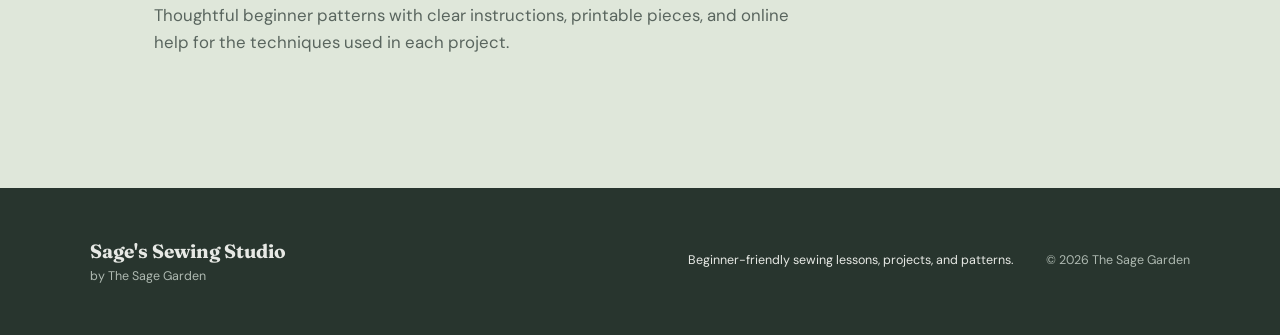
==== commit 401932d0: "Modify SVG to represent a spool of thread Updated SVG illustration to depict a spool of thread inste" ====
--- a/index.html
+++ b/index.html
@@ -126,53 +126,43 @@
               <span>LESSON 05</span>
             </div>
 
-          <svg
+         <svg
   class="machine-illustration"
   viewBox="0 0 520 330"
   role="img"
-  aria-label="Line drawing of a modern computerized sewing machine"
+  aria-label="Line drawing of a spool of thread"
 >
-  <!-- Modern machine housing -->
-  <path
-    d="M94 54h310c15 0 27 12 27 27v169H302V139c0-18-15-33-33-33H184v37c0 17-14 31-31 31H94c-15 0-27-12-27-27V81c0-15 12-27 27-27Z"
-  />
-
-  <!-- Top contour and handwheel -->
-  <path d="M94 54c5 14 18 22 34 22h275" />
-  <path d="M431 75h15v53h-15" />
-  <path d="M446 83h8v37h-8" />
-
-  <!-- Tension guide and front controls -->
-  <path d="M125 77v53" />
-  <circle cx="148" cy="103" r="8" />
-  <path d="M118 147h40" />
-
-  <!-- Needle bar, needle and presser foot -->
-  <path d="M151 143v73" />
-  <path d="M139 156h24" />
-  <rect x="143" y="176" width="16" height="22" rx="2" />
-  <path d="M151 198v31" />
-  <path d="M142 215h19" />
-  <path d="M142 215v13h26" />
-
-  <!-- Flat sewing bed -->
-  <path
-    d="M61 222h370v42c0 13-10 23-23 23H61c-13 0-23-10-23-23v-19c0-13 10-23 23-23Z"
-  />
-  <path d="M126 222h112" />
-  <path d="M123 233h122" />
-  <path d="M84 287v9h55v-9M353 287v9h55v-9" />
-
-  <!-- Computer screen and buttons -->
-  <rect x="329" y="91" width="72" height="102" rx="6" />
-  <rect x="338" y="101" width="54" height="69" rx="3" />
-  <rect x="338" y="178" width="22" height="9" rx="4" />
-  <rect x="370" y="178" width="22" height="9" rx="4" />
-
-  <!-- Upper thread path -->
+  <!-- Top and bottom of the spool -->
+  <rect x="154" y="47" width="212" height="30" rx="15" />
+  <rect x="139" y="250" width="242" height="32" rx="16" />
+
+  <!-- Spool body -->
+  <path d="M181 77c14 49 14 124-2 173" />
+  <path d="M339 77c-14 49-14 124 2 173" />
+
+  <!-- Wound thread -->
+  <path d="M184 96c43-11 109-11 152 0" />
+  <path d="M181 117c46-11 112-11 158 0" />
+  <path d="M179 138c47-11 115-11 162 0" />
+  <path d="M178 159c48-11 116-11 164 0" />
+  <path d="M178 180c48-11 116-11 164 0" />
+  <path d="M179 201c47-11 115-11 162 0" />
+  <path d="M181 222c46-11 112-11 158 0" />
+  <path d="M184 242c43-10 109-10 152 0" />
+
+  <!-- Loose thread and needle -->
   <path
     class="thread-line"
-    d="M111 54v23c0 10 8 18 18 18h19c9 0 16 7 16 16v18c0 9-6 16-13 20v67"
+    d="M339 222c54 4 76 22 55 40-19 16-55 5-48-18 7-22 55-22 94 8"
+  />
+  <path d="M434 245l45 34" />
+  <path d="M477 277l10 8" />
+  <ellipse
+    cx="443"
+    cy="252"
+    rx="5"
+    ry="8"
+    transform="rotate(-53 443 252)"
   />
 </svg>
 
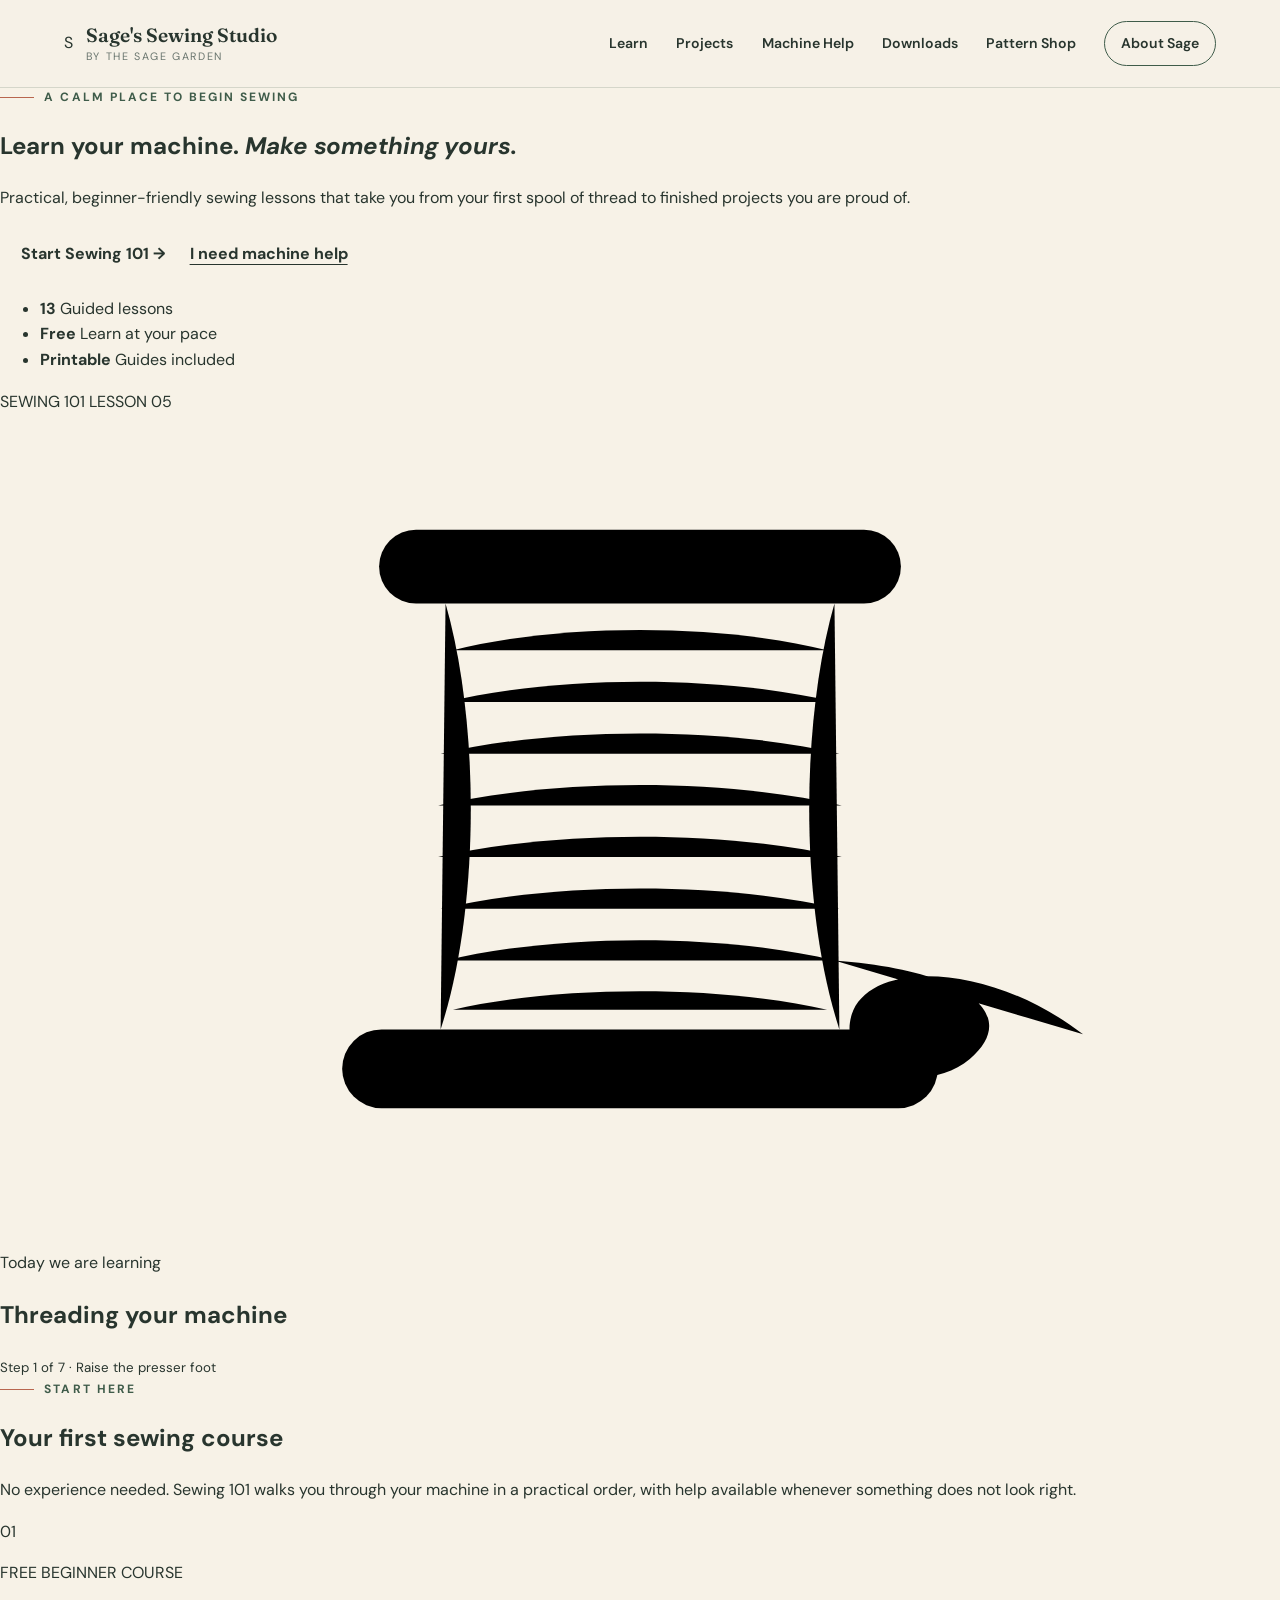
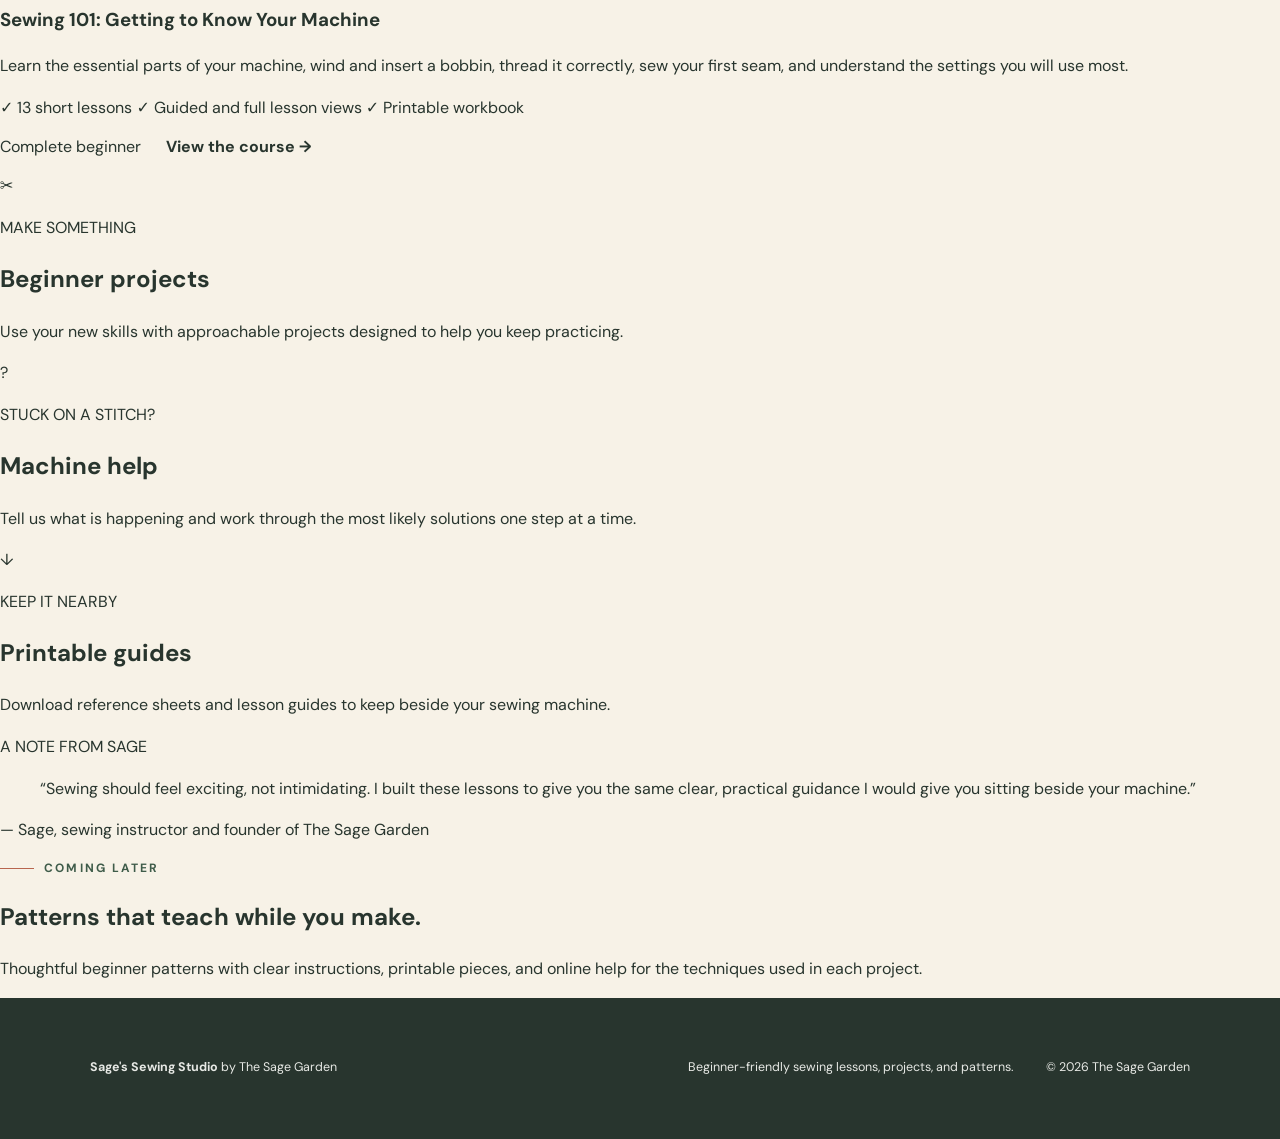
==== commit 73c0a197: "Update index.html with improved meta tags and structure Refactor HTML structure and improve meta tag" ====
--- a/index.html
+++ b/index.html
@@ -1,339 +1,271 @@
 <!doctype html>
 <html lang="en">
-  <head>
-    <meta charset="UTF-8" />
-    <meta name="viewport" content="width=device-width, initial-scale=1" />
-    <meta
-      name="description"
-      content="Beginner-friendly sewing lessons, projects, and patterns from Sage's Sewing Studio."
-    />
-    <title>Sage's Sewing Studio</title>
-
-    <link rel="preconnect" href="https://fonts.googleapis.com" />
-    <link rel="preconnect" href="https://fonts.gstatic.com" crossorigin />
-    <link
-      href="https://fonts.googleapis.com/css2?family=DM+Sans:wght@400;500;600;700&family=Fraunces:opsz,wght@9..144,500;9..144,600&display=swap"
-      rel="stylesheet"
-    />
-
-    <link rel="stylesheet" href="styles.css" />
-
-    <link
-      rel="icon"
-      type="image/svg+xml"
-      href="data:image/svg+xml,%3Csvg xmlns='http://www.w3.org/2000/svg' viewBox='0 0 64 64'%3E%3Crect width='64' height='64' rx='16' fill='%233f5c4a'/%3E%3Cpath d='M41 13c-13 2-22 10-23 23 8 1 17-3 22-10-2 8-8 15-18 20' fill='none' stroke='%23fbf8f0' stroke-width='4' stroke-linecap='round'/%3E%3C/svg%3E"
-    />
-  </head>
-
-  <body>
-    <a class="skip-link" href="#main-content">Skip to content</a>
-
-    <header class="site-header">
-      <a class="brand" href="index.html" aria-label="Sage's Sewing Studio home">
-        <svg class="brand-mark" viewBox="0 0 52 52" aria-hidden="true">
-          <path
-            d="M36.5 8.5C22.8 10 14 18.2 13 31.7c8.5.6 17.7-3.8 22.5-11.5-2.2 9-8.5 16.2-19 21.8"
-          />
-          <path class="stitch" d="M17 42h24" />
-        </svg>
-
-        <span>
-          <strong>Sage's Sewing Studio</strong>
-          <small>by The Sage Garden</small>
-        </span>
-      </a>
-
-      <button
-        class="menu-button"
-        type="button"
-        aria-expanded="false"
-        aria-controls="site-nav"
-      >
-        <span></span>
-        <span></span>
-        <span></span>
-        <span class="sr-only">Open navigation</span>
-      </button>
-
-      <nav id="site-nav" class="site-nav" aria-label="Main navigation">
-        <a href="#learn">Learn</a>
-        <a href="#projects">Projects</a>
-        <a href="#help">Machine Help</a>
-        <a href="#downloads">Downloads</a>
-        <a href="#patterns">Pattern Shop</a>
-        <a class="nav-about" href="#about">About Sage</a>
-      </nav>
-    </header>
-
-    <main id="main-content">
-      <section class="hero">
-        <div class="hero-copy">
+<head>
+  <meta charset="UTF-8" />
+  <meta name="viewport" content="width=device-width, initial-scale=1" />
+
+  <meta
+    name="description"
+    content="Beginner-friendly sewing lessons, projects, and patterns from Sage's Sewing Studio."
+  />
+
+  <title>Sage's Sewing Studio</title>
+
+  <link rel="preconnect" href="https://fonts.googleapis.com" />
+  <link rel="preconnect" href="https://fonts.gstatic.com" crossorigin />
+
+  <link
+    href="https://fonts.googleapis.com/css2?family=DM+Sans:wght@400;500;600;700&family=Fraunces:opsz,wght@9..144,500;9..144,600&display=swap"
+    rel="stylesheet"
+  />
+
+  <link rel="stylesheet" href="styles.css" />
+</head>
+
+<body>
+  <header class="site-header">
+    <a class="brand" href="index.html">
+      <span class="brand-leaf">S</span>
+
+      <span>
+        <strong>Sage's Sewing Studio</strong>
+        <small>by The Sage Garden</small>
+      </span>
+    </a>
+
+    <button
+      class="menu-button"
+      type="button"
+      aria-expanded="false"
+      aria-controls="site-nav"
+    >
+      ☰
+      <span class="sr-only">Open navigation</span>
+    </button>
+
+    <nav id="site-nav" class="site-nav">
+      <a href="course.html">Learn</a>
+      <a href="#projects">Projects</a>
+      <a href="#help">Machine Help</a>
+      <a href="#downloads">Downloads</a>
+      <a href="#patterns">Pattern Shop</a>
+      <a class="nav-about" href="#about">About Sage</a>
+    </nav>
+  </header>
+
+  <main>
+    <section class="home-hero">
+      <div class="home-hero-copy">
+        <p class="eyebrow">
+          <span></span>
+          A calm place to begin sewing
+        </p>
+
+        <h1>
+          Learn your machine.
+          <em>Make something yours.</em>
+        </h1>
+
+        <p class="large-copy">
+          Practical, beginner-friendly sewing lessons that take you from your
+          first spool of thread to finished projects you are proud of.
+        </p>
+
+        <div class="button-row">
+          <a class="button primary-button" href="course.html">
+            Start Sewing 101 →
+          </a>
+
+          <a class="text-link" href="#help">
+            I need machine help
+          </a>
+        </div>
+
+        <ul class="home-facts">
+          <li>
+            <strong>13</strong>
+            Guided lessons
+          </li>
+
+          <li>
+            <strong>Free</strong>
+            Learn at your pace
+          </li>
+
+          <li>
+            <strong>Printable</strong>
+            Guides included
+          </li>
+        </ul>
+      </div>
+
+      <div class="home-visual">
+        <div class="lesson-preview">
+          <div class="preview-top">
+            <span>SEWING 101</span>
+            <span>LESSON 05</span>
+          </div>
+
+          <svg
+            class="spool-graphic"
+            viewBox="0 0 520 330"
+            role="img"
+            aria-label="Line drawing of a spool of thread"
+          >
+            <rect x="154" y="47" width="212" height="30" rx="15" />
+            <rect x="139" y="250" width="242" height="32" rx="16" />
+
+            <path d="M181 77c14 49 14 124-2 173" />
+            <path d="M339 77c-14 49-14 124 2 173" />
+
+            <path d="M184 96c43-11 109-11 152 0" />
+            <path d="M181 117c46-11 112-11 158 0" />
+            <path d="M179 138c47-11 115-11 162 0" />
+            <path d="M178 159c48-11 116-11 164 0" />
+            <path d="M178 180c48-11 116-11 164 0" />
+            <path d="M179 201c47-11 115-11 162 0" />
+            <path d="M181 222c46-11 112-11 158 0" />
+            <path d="M184 242c43-10 109-10 152 0" />
+
+            <path
+              class="colored-thread"
+              d="M339 222c54 4 76 22 55 40-19 16-55 5-48-18 7-22 55-22 94 8"
+            />
+
+            <path d="M434 245l45 34" />
+          </svg>
+
+          <p>Today we are learning</p>
+          <h2>Threading your machine</h2>
+
+          <div class="preview-progress">
+            <span></span>
+          </div>
+
+          <small>Step 1 of 7 · Raise the presser foot</small>
+        </div>
+      </div>
+    </section>
+
+    <section id="learn" class="home-course-section">
+      <div class="section-intro">
+        <div>
           <p class="eyebrow">
             <span></span>
-            A calm place to begin sewing
+            Start here
           </p>
 
-          <h1>
-            Learn your machine.<br />
-            <em>Make something yours.</em>
-          </h1>
-
-          <p class="hero-intro">
-            Practical, beginner-friendly sewing lessons that take you from your
-            first spool of thread to finished projects you are proud of.
+          <h2>Your first sewing course</h2>
+        </div>
+
+        <p>
+          No experience needed. Sewing 101 walks you through your machine in a
+          practical order, with help available whenever something does not look
+          right.
+        </p>
+      </div>
+
+      <article class="home-course-card">
+        <div class="course-card-number">01</div>
+
+        <div>
+          <p class="small-label">FREE BEGINNER COURSE</p>
+
+          <h3>Sewing 101: Getting to Know Your Machine</h3>
+
+          <p>
+            Learn the essential parts of your machine, wind and insert a bobbin,
+            thread it correctly, sew your first seam, and understand the
+            settings you will use most.
           </p>
 
-          <div class="hero-actions">
-            <a class="button button-primary" href="#learn">
-              Start Sewing 101
-              <span aria-hidden="true">→</span>
-            </a>
-
-            <a class="text-link" href="#help">
-              I need machine help
-              <span aria-hidden="true">↗</span>
-            </a>
+          <div class="course-tags">
+            <span>✓ 13 short lessons</span>
+            <span>✓ Guided and full lesson views</span>
+            <span>✓ Printable workbook</span>
           </div>
-
-          <ul class="hero-details" aria-label="Course details">
-            <li>
-              <strong>13</strong>
-              guided lessons
-            </li>
-
-            <li>
-              <strong>Free</strong>
-              to learn at your pace
-            </li>
-
-            <li>
-              <strong>Printable</strong>
-              guides included
-            </li>
-          </ul>
-        </div>
-
-        <div
-          class="hero-visual"
-          aria-label="An illustrated sewing lesson card"
-        >
-          <div class="fabric-swatch swatch-one"></div>
-          <div class="fabric-swatch swatch-two"></div>
-
-          <div class="lesson-card">
-            <div class="lesson-card-top">
-              <span>SEWING 101</span>
-              <span>LESSON 05</span>
-            </div>
-
-         <svg
-  class="machine-illustration"
-  viewBox="0 0 520 330"
-  role="img"
-  aria-label="Line drawing of a spool of thread"
->
-  <!-- Top and bottom of the spool -->
-  <rect x="154" y="47" width="212" height="30" rx="15" />
-  <rect x="139" y="250" width="242" height="32" rx="16" />
-
-  <!-- Spool body -->
-  <path d="M181 77c14 49 14 124-2 173" />
-  <path d="M339 77c-14 49-14 124 2 173" />
-
-  <!-- Wound thread -->
-  <path d="M184 96c43-11 109-11 152 0" />
-  <path d="M181 117c46-11 112-11 158 0" />
-  <path d="M179 138c47-11 115-11 162 0" />
-  <path d="M178 159c48-11 116-11 164 0" />
-  <path d="M178 180c48-11 116-11 164 0" />
-  <path d="M179 201c47-11 115-11 162 0" />
-  <path d="M181 222c46-11 112-11 158 0" />
-  <path d="M184 242c43-10 109-10 152 0" />
-
-  <!-- Loose thread and needle -->
-  <path
-    class="thread-line"
-    d="M339 222c54 4 76 22 55 40-19 16-55 5-48-18 7-22 55-22 94 8"
-  />
-  <path d="M434 245l45 34" />
-  <path d="M477 277l10 8" />
-  <ellipse
-    cx="443"
-    cy="252"
-    rx="5"
-    ry="8"
-    transform="rotate(-53 443 252)"
-  />
-</svg>
-
-            <div class="lesson-card-copy">
-              <p>Today we are learning</p>
-              <h2>Threading your machine</h2>
-
-              <div class="mini-progress">
-                <span></span>
-              </div>
-
-              <small>Step 1 of 7 · Raise the presser foot</small>
-            </div>
-          </div>
-
-          <div class="pin-cushion" aria-hidden="true">
-            <i></i>
-            <i></i>
-            <i></i>
-          </div>
-
-          <div class="thread-tail" aria-hidden="true"></div>
-        </div>
-      </section>
-
-      <section id="learn" class="course-section">
-        <div class="section-heading">
-          <div>
-            <p class="eyebrow">
-              <span></span>
-              Start here
-            </p>
-
-            <h2>Your first sewing course</h2>
-          </div>
-
-          <p>
-            No experience needed. Sewing 101 walks you through your machine in a
-            practical order, with help available whenever something does not
-            look right.
-          </p>
-        </div>
-
-        <article class="course-card">
-          <div class="course-number" aria-hidden="true">01</div>
-
-          <div class="course-info">
-            <p class="course-label">FREE BEGINNER COURSE</p>
-
-            <h3>Sewing 101: Getting to Know Your Machine</h3>
-
-            <p>
-              Learn the essential parts of your machine, wind and insert a
-              bobbin, thread it correctly, sew your first seam, and understand
-              the settings you will use most.
-            </p>
-
-            <div class="course-meta">
-              <span>13 short lessons</span>
-              <span>Guided + full lesson views</span>
-              <span>Printable workbook</span>
-            </div>
-          </div>
-
-          <div class="course-action">
-            <span class="course-level">Complete beginner</span>
-
-            <a class="button button-dark" href="#">
-              View the course
-              <span aria-hidden="true">→</span>
-            </a>
-          </div>
-        </article>
-      </section>
-
-      <section
-        class="pathways"
-        aria-label="Explore Sage's Sewing Studio"
-      >
-        <article id="projects" class="pathway-card pathway-projects">
-          <span class="pathway-icon" aria-hidden="true">✂</span>
-
-          <p>MAKE SOMETHING</p>
-          <h2>Beginner projects</h2>
-
-          <p>
-            Use your new skills with approachable projects designed to help you
-            keep practicing.
-          </p>
-
-          <a href="#">
-            Explore projects
-            <span aria-hidden="true">→</span>
+        </div>
+
+        <div class="course-card-action">
+          <span class="level-label">Complete beginner</span>
+
+          <a class="button dark-button" href="course.html">
+            View the course →
           </a>
-        </article>
-
-        <article id="help" class="pathway-card pathway-help">
-          <span class="pathway-icon" aria-hidden="true">?</span>
-
-          <p>STUCK ON A STITCH?</p>
-          <h2>Machine help</h2>
-
-          <p>
-            Tell us what is happening and work through the most likely solutions
-            one step at a time.
-          </p>
-
-          <a href="#">
-            Troubleshoot a problem
-            <span aria-hidden="true">→</span>
-          </a>
-        </article>
-
-        <article id="downloads" class="pathway-card pathway-downloads">
-          <span class="pathway-icon" aria-hidden="true">↓</span>
-
-          <p>KEEP IT NEARBY</p>
-          <h2>Printable guides</h2>
-
-          <p>
-            Download reference sheets and lesson guides to keep beside your
-            sewing machine.
-          </p>
-
-          <a href="#">
-            Browse downloads
-            <span aria-hidden="true">→</span>
-          </a>
-        </article>
-      </section>
-
-      <section id="about" class="teacher-note">
-        <div class="note-label">A NOTE FROM SAGE</div>
-
-        <blockquote>
-          “Sewing should feel exciting, not intimidating. I built these lessons
-          to give you the same clear, practical guidance I would give you
-          sitting beside your machine.”
-        </blockquote>
-
-        <p>— Sage, sewing instructor and founder of The Sage Garden</p>
-      </section>
-
-      <section id="patterns" class="pattern-preview">
-        <p class="eyebrow">
-          <span></span>
-          Coming later
-        </p>
-
-        <h2>Patterns that teach while you make.</h2>
-
-        <p>
-          Thoughtful beginner patterns with clear instructions, printable
-          pieces, and online help for the techniques used in each project.
-        </p>
-      </section>
-    </main>
-
-    <footer class="site-footer">
-      <div class="footer-brand">
-        <strong>Sage's Sewing Studio</strong>
-        <span>by The Sage Garden</span>
-      </div>
-
-      <p>Beginner-friendly sewing lessons, projects, and patterns.</p>
-
-      <p class="footer-copy">
-        © <span id="year"></span> The Sage Garden
+        </div>
+      </article>
+    </section>
+
+    <section class="home-pathways">
+      <article id="projects" class="pathway projects-card">
+        <span class="round-icon">✂</span>
+        <p class="small-label">MAKE SOMETHING</p>
+        <h2>Beginner projects</h2>
+        <p>
+          Use your new skills with approachable projects designed to help you
+          keep practicing.
+        </p>
+      </article>
+
+      <article id="help" class="pathway help-card">
+        <span class="round-icon">?</span>
+        <p class="small-label">STUCK ON A STITCH?</p>
+        <h2>Machine help</h2>
+        <p>
+          Tell us what is happening and work through the most likely solutions
+          one step at a time.
+        </p>
+      </article>
+
+      <article id="downloads" class="pathway downloads-card">
+        <span class="round-icon">↓</span>
+        <p class="small-label">KEEP IT NEARBY</p>
+        <h2>Printable guides</h2>
+        <p>
+          Download reference sheets and lesson guides to keep beside your
+          sewing machine.
+        </p>
+      </article>
+    </section>
+
+    <section id="about" class="sage-note">
+      <p class="small-label">A NOTE FROM SAGE</p>
+
+      <blockquote>
+        “Sewing should feel exciting, not intimidating. I built these lessons
+        to give you the same clear, practical guidance I would give you sitting
+        beside your machine.”
+      </blockquote>
+
+      <p>— Sage, sewing instructor and founder of The Sage Garden</p>
+    </section>
+
+    <section id="patterns" class="pattern-section">
+      <p class="eyebrow">
+        <span></span>
+        Coming later
       </p>
-    </footer>
-
-    <script src="app.js"></script>
-  </body>
+
+      <h2>Patterns that teach while you make.</h2>
+
+      <p>
+        Thoughtful beginner patterns with clear instructions, printable pieces,
+        and online help for the techniques used in each project.
+      </p>
+    </section>
+  </main>
+
+  <footer class="site-footer">
+    <div>
+      <strong>Sage's Sewing Studio</strong>
+      <span>by The Sage Garden</span>
+    </div>
+
+    <p>Beginner-friendly sewing lessons, projects, and patterns.</p>
+
+    <p>© <span id="year"></span> The Sage Garden</p>
+  </footer>
+
+  <script src="app.js"></script>
+</body>
 </html>
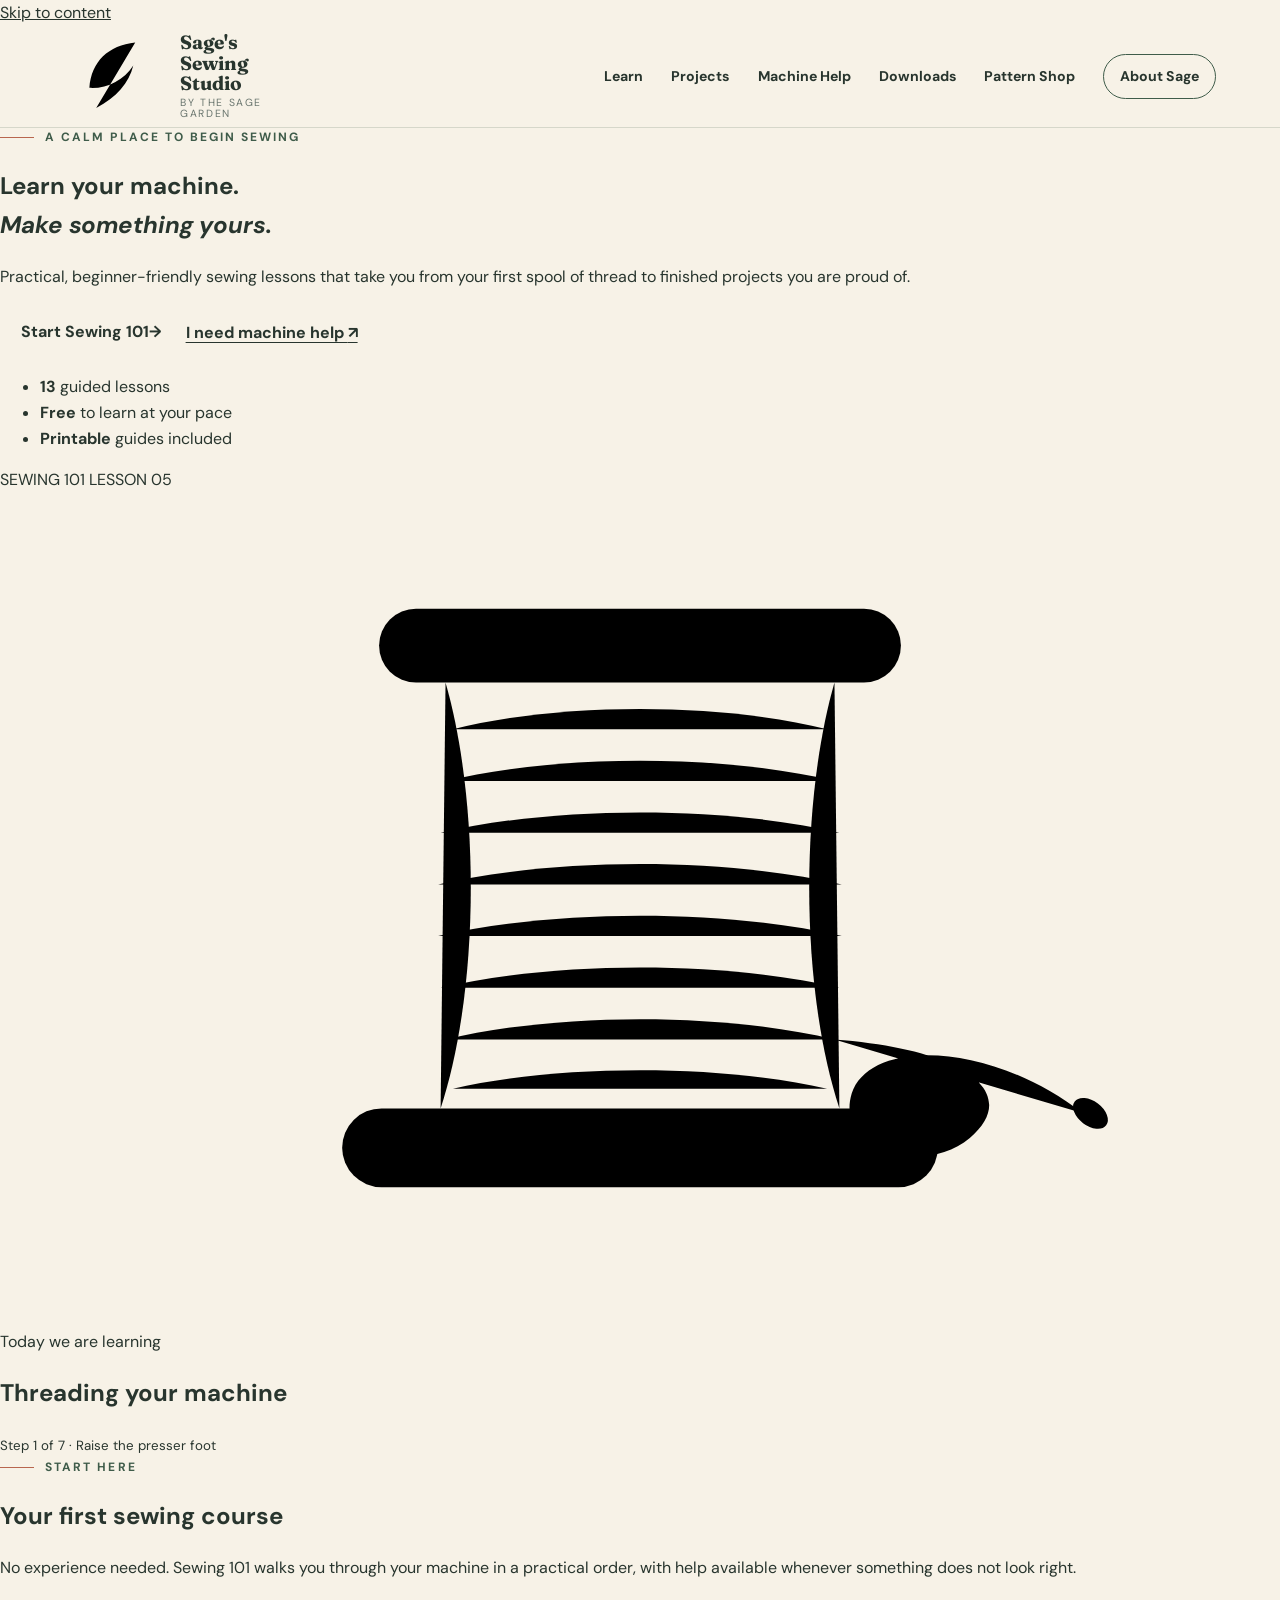
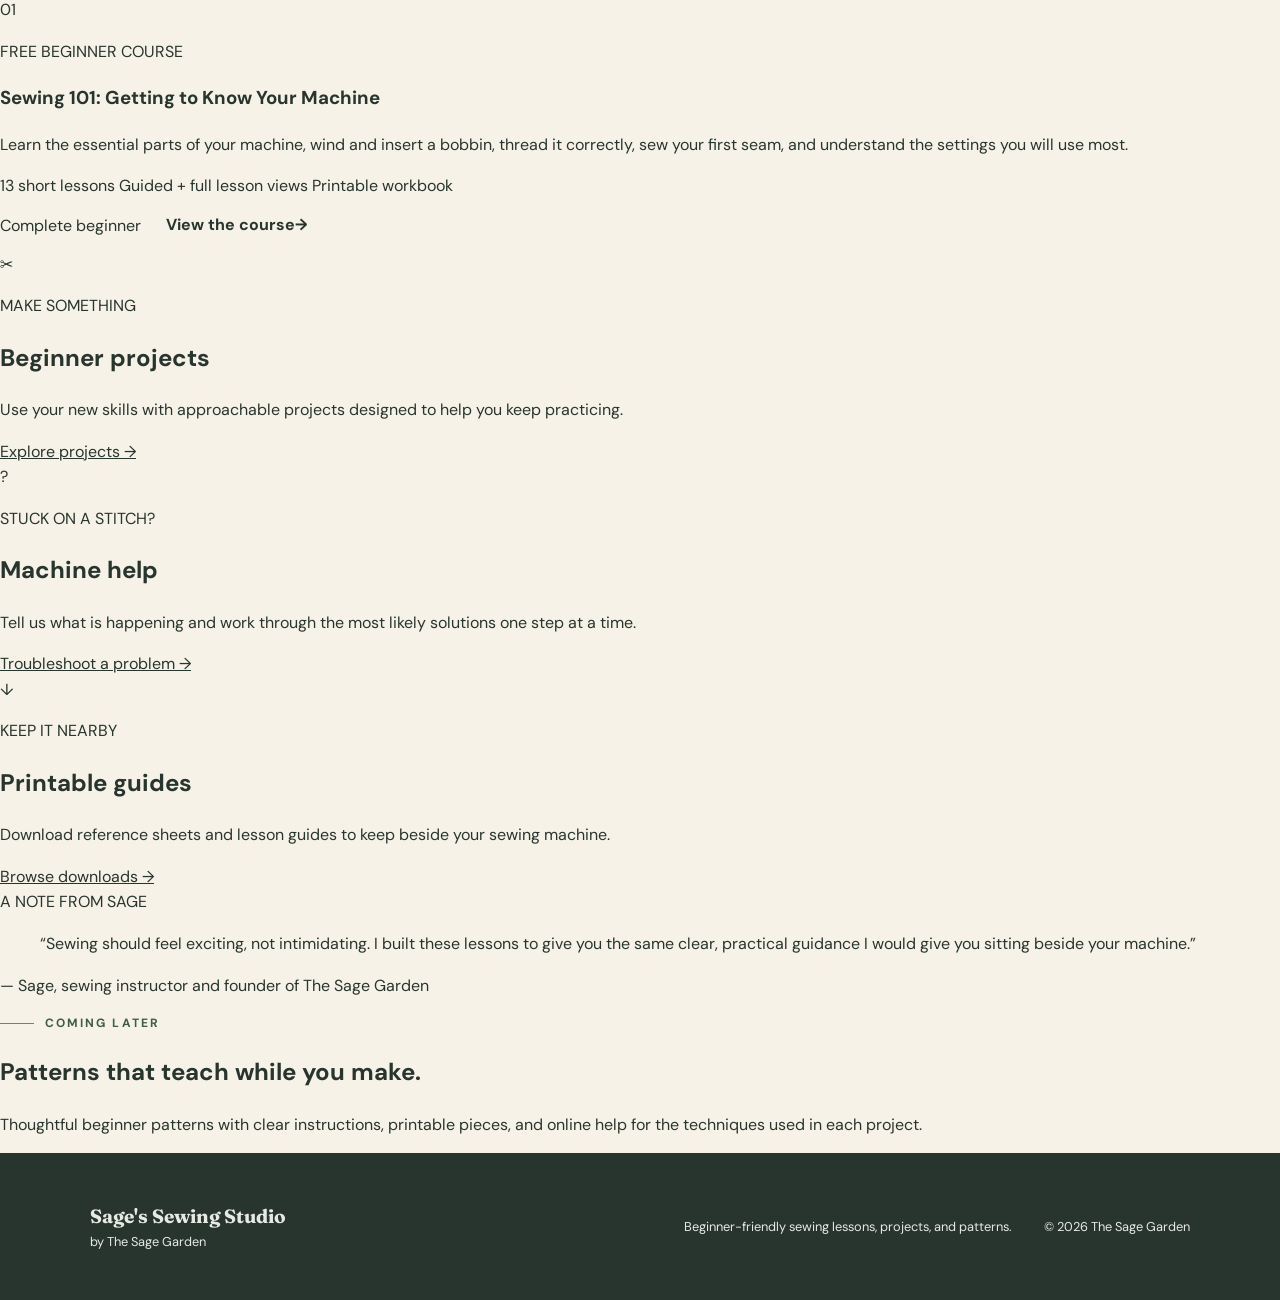
==== commit c373883b: "Refactor index.html for improved structure and content" ====
--- a/index.html
+++ b/index.html
@@ -1,271 +1,227 @@
 <!doctype html>
 <html lang="en">
-<head>
-  <meta charset="UTF-8" />
-  <meta name="viewport" content="width=device-width, initial-scale=1" />
-
-  <meta
-    name="description"
-    content="Beginner-friendly sewing lessons, projects, and patterns from Sage's Sewing Studio."
-  />
-
-  <title>Sage's Sewing Studio</title>
-
-  <link rel="preconnect" href="https://fonts.googleapis.com" />
-  <link rel="preconnect" href="https://fonts.gstatic.com" crossorigin />
-
-  <link
-    href="https://fonts.googleapis.com/css2?family=DM+Sans:wght@400;500;600;700&family=Fraunces:opsz,wght@9..144,500;9..144,600&display=swap"
-    rel="stylesheet"
-  />
-
-  <link rel="stylesheet" href="styles.css" />
-</head>
-
-<body>
-  <header class="site-header">
-    <a class="brand" href="index.html">
-      <span class="brand-leaf">S</span>
-
-      <span>
+  <head>
+    <meta charset="UTF-8" />
+    <meta name="viewport" content="width=device-width, initial-scale=1" />
+    <meta
+      name="description"
+      content="Beginner-friendly sewing lessons, projects, and patterns from Sage's Sewing Studio."
+    />
+    <title>Sage's Sewing Studio</title>
+    <link rel="preconnect" href="https://fonts.googleapis.com" />
+    <link rel="preconnect" href="https://fonts.gstatic.com" crossorigin />
+    <link
+      href="https://fonts.googleapis.com/css2?family=DM+Sans:wght@400;500;600;700&family=Fraunces:opsz,wght@9..144,500;9..144,600&display=swap"
+      rel="stylesheet"
+    />
+    <link rel="stylesheet" href="styles.css" />
+    <link
+      rel="icon"
+      type="image/svg+xml"
+      href="data:image/svg+xml,%3Csvg xmlns='http://www.w3.org/2000/svg' viewBox='0 0 64 64'%3E%3Crect width='64' height='64' rx='16' fill='%233f5c4a'/%3E%3Cpath d='M41 13c-13 2-22 10-23 23 8 1 17-3 22-10-2 8-8 15-18 20' fill='none' stroke='%23fbf8f0' stroke-width='4' stroke-linecap='round'/%3E%3C/svg%3E"
+    />
+  </head>
+  <body>
+    <a class="skip-link" href="#main-content">Skip to content</a>
+
+    <header class="site-header">
+      <a class="brand" href="index.html" aria-label="Sage's Sewing Studio home">
+        <svg class="brand-mark" viewBox="0 0 52 52" aria-hidden="true">
+          <path d="M36.5 8.5C22.8 10 14 18.2 13 31.7c8.5.6 17.7-3.8 22.5-11.5-2.2 9-8.5 16.2-19 21.8" />
+          <path class="stitch" d="M17 42h24" />
+        </svg>
+        <span>
+          <strong>Sage's Sewing Studio</strong>
+          <small>by The Sage Garden</small>
+        </span>
+      </a>
+
+      <button class="menu-button" type="button" aria-expanded="false" aria-controls="site-nav">
+        <span></span><span></span><span></span>
+        <span class="sr-only">Open navigation</span>
+      </button>
+
+      <nav id="site-nav" class="site-nav" aria-label="Main navigation">
+        <a href="#learn">Learn</a>
+        <a href="#projects">Projects</a>
+        <a href="#help">Machine Help</a>
+        <a href="#downloads">Downloads</a>
+        <a href="#patterns">Pattern Shop</a>
+        <a class="nav-about" href="#about">About Sage</a>
+      </nav>
+    </header>
+
+    <main id="main-content">
+      <section class="hero">
+        <div class="hero-copy">
+          <p class="eyebrow"><span></span> A calm place to begin sewing</p>
+          <h1>Learn your machine.<br /><em>Make something yours.</em></h1>
+          <p class="hero-intro">
+            Practical, beginner-friendly sewing lessons that take you from your first spool of
+            thread to finished projects you are proud of.
+          </p>
+          <div class="hero-actions">
+            <a class="button button-primary" href="#learn">
+              Start Sewing 101
+              <span aria-hidden="true">→</span>
+            </a>
+            <a class="text-link" href="#help">I need machine help <span aria-hidden="true">↗</span></a>
+          </div>
+          <ul class="hero-details" aria-label="Course details">
+            <li>
+              <strong>13</strong>
+              guided lessons
+            </li>
+            <li>
+              <strong>Free</strong>
+              to learn at your pace
+            </li>
+            <li>
+              <strong>Printable</strong>
+              guides included
+            </li>
+          </ul>
+        </div>
+
+        <div class="hero-visual" aria-label="An illustrated sewing lesson card">
+          <div class="fabric-swatch swatch-one"></div>
+          <div class="fabric-swatch swatch-two"></div>
+          <div class="lesson-card">
+            <div class="lesson-card-top">
+              <span>SEWING 101</span>
+              <span>LESSON 05</span>
+            </div>
+            <svg
+              class="machine-illustration"
+              viewBox="0 0 520 330"
+              role="img"
+              aria-label="Line drawing of a spool of thread"
+            >
+              <!-- Top and bottom of the spool -->
+              <rect x="154" y="47" width="212" height="30" rx="15" />
+              <rect x="139" y="250" width="242" height="32" rx="16" />
+
+              <!-- Spool body -->
+              <path d="M181 77c14 49 14 124-2 173" />
+              <path d="M339 77c-14 49-14 124 2 173" />
+
+              <!-- Wound thread -->
+              <path d="M184 96c43-11 109-11 152 0" />
+              <path d="M181 117c46-11 112-11 158 0" />
+              <path d="M179 138c47-11 115-11 162 0" />
+              <path d="M178 159c48-11 116-11 164 0" />
+              <path d="M178 180c48-11 116-11 164 0" />
+              <path d="M179 201c47-11 115-11 162 0" />
+              <path d="M181 222c46-11 112-11 158 0" />
+              <path d="M184 242c43-10 109-10 152 0" />
+
+              <!-- Loose thread and needle -->
+              <path
+                class="thread-line"
+                d="M339 222c54 4 76 22 55 40-19 16-55 5-48-18 7-22 55-22 94 8"
+              />
+              <path d="M434 245l45 34" />
+              <path d="M477 277l10 8" />
+              <ellipse cx="443" cy="252" rx="5" ry="8" transform="rotate(-53 443 252)" />
+            </svg>
+            <div class="lesson-card-copy">
+              <p>Today we are learning</p>
+              <h2>Threading your machine</h2>
+              <div class="mini-progress"><span></span></div>
+              <small>Step 1 of 7 · Raise the presser foot</small>
+            </div>
+          </div>
+          <div class="pin-cushion" aria-hidden="true"><i></i><i></i><i></i></div>
+          <div class="thread-tail" aria-hidden="true"></div>
+        </div>
+      </section>
+
+      <section id="learn" class="course-section">
+        <div class="section-heading">
+          <div>
+            <p class="eyebrow"><span></span> Start here</p>
+            <h2>Your first sewing course</h2>
+          </div>
+          <p>
+            No experience needed. Sewing 101 walks you through your machine in a practical order,
+            with help available whenever something does not look right.
+          </p>
+        </div>
+
+        <article class="course-card">
+          <div class="course-number" aria-hidden="true">01</div>
+          <div class="course-info">
+            <p class="course-label">FREE BEGINNER COURSE</p>
+            <h3>Sewing 101: Getting to Know Your Machine</h3>
+            <p>
+              Learn the essential parts of your machine, wind and insert a bobbin, thread it
+              correctly, sew your first seam, and understand the settings you will use most.
+            </p>
+            <div class="course-meta">
+              <span>13 short lessons</span>
+              <span>Guided + full lesson views</span>
+              <span>Printable workbook</span>
+            </div>
+          </div>
+          <div class="course-action">
+            <span class="course-level">Complete beginner</span>
+            <a class="button button-dark" href="#">View the course <span aria-hidden="true">→</span></a>
+          </div>
+        </article>
+      </section>
+
+      <section class="pathways" aria-label="Explore Sage's Sewing Studio">
+        <article id="projects" class="pathway-card pathway-projects">
+          <span class="pathway-icon" aria-hidden="true">✂</span>
+          <p>MAKE SOMETHING</p>
+          <h2>Beginner projects</h2>
+          <p>Use your new skills with approachable projects designed to help you keep practicing.</p>
+          <a href="#">Explore projects <span aria-hidden="true">→</span></a>
+        </article>
+        <article id="help" class="pathway-card pathway-help">
+          <span class="pathway-icon" aria-hidden="true">?</span>
+          <p>STUCK ON A STITCH?</p>
+          <h2>Machine help</h2>
+          <p>Tell us what is happening and work through the most likely solutions one step at a time.</p>
+          <a href="#">Troubleshoot a problem <span aria-hidden="true">→</span></a>
+        </article>
+        <article id="downloads" class="pathway-card pathway-downloads">
+          <span class="pathway-icon" aria-hidden="true">↓</span>
+          <p>KEEP IT NEARBY</p>
+          <h2>Printable guides</h2>
+          <p>Download reference sheets and lesson guides to keep beside your sewing machine.</p>
+          <a href="#">Browse downloads <span aria-hidden="true">→</span></a>
+        </article>
+      </section>
+
+      <section id="about" class="teacher-note">
+        <div class="note-label">A NOTE FROM SAGE</div>
+        <blockquote>
+          “Sewing should feel exciting, not intimidating. I built these lessons to give you the
+          same clear, practical guidance I would give you sitting beside your machine.”
+        </blockquote>
+        <p>— Sage, sewing instructor and founder of The Sage Garden</p>
+      </section>
+
+      <section id="patterns" class="pattern-preview">
+        <p class="eyebrow"><span></span> Coming later</p>
+        <h2>Patterns that teach while you make.</h2>
+        <p>
+          Thoughtful beginner patterns with clear instructions, printable pieces, and online help
+          for the techniques used in each project.
+        </p>
+      </section>
+    </main>
+
+    <footer class="site-footer">
+      <div class="footer-brand">
         <strong>Sage's Sewing Studio</strong>
-        <small>by The Sage Garden</small>
-      </span>
-    </a>
-
-    <button
-      class="menu-button"
-      type="button"
-      aria-expanded="false"
-      aria-controls="site-nav"
-    >
-      ☰
-      <span class="sr-only">Open navigation</span>
-    </button>
-
-    <nav id="site-nav" class="site-nav">
-      <a href="course.html">Learn</a>
-      <a href="#projects">Projects</a>
-      <a href="#help">Machine Help</a>
-      <a href="#downloads">Downloads</a>
-      <a href="#patterns">Pattern Shop</a>
-      <a class="nav-about" href="#about">About Sage</a>
-    </nav>
-  </header>
-
-  <main>
-    <section class="home-hero">
-      <div class="home-hero-copy">
-        <p class="eyebrow">
-          <span></span>
-          A calm place to begin sewing
-        </p>
-
-        <h1>
-          Learn your machine.
-          <em>Make something yours.</em>
-        </h1>
-
-        <p class="large-copy">
-          Practical, beginner-friendly sewing lessons that take you from your
-          first spool of thread to finished projects you are proud of.
-        </p>
-
-        <div class="button-row">
-          <a class="button primary-button" href="course.html">
-            Start Sewing 101 →
-          </a>
-
-          <a class="text-link" href="#help">
-            I need machine help
-          </a>
-        </div>
-
-        <ul class="home-facts">
-          <li>
-            <strong>13</strong>
-            Guided lessons
-          </li>
-
-          <li>
-            <strong>Free</strong>
-            Learn at your pace
-          </li>
-
-          <li>
-            <strong>Printable</strong>
-            Guides included
-          </li>
-        </ul>
+        <span>by The Sage Garden</span>
       </div>
-
-      <div class="home-visual">
-        <div class="lesson-preview">
-          <div class="preview-top">
-            <span>SEWING 101</span>
-            <span>LESSON 05</span>
-          </div>
-
-          <svg
-            class="spool-graphic"
-            viewBox="0 0 520 330"
-            role="img"
-            aria-label="Line drawing of a spool of thread"
-          >
-            <rect x="154" y="47" width="212" height="30" rx="15" />
-            <rect x="139" y="250" width="242" height="32" rx="16" />
-
-            <path d="M181 77c14 49 14 124-2 173" />
-            <path d="M339 77c-14 49-14 124 2 173" />
-
-            <path d="M184 96c43-11 109-11 152 0" />
-            <path d="M181 117c46-11 112-11 158 0" />
-            <path d="M179 138c47-11 115-11 162 0" />
-            <path d="M178 159c48-11 116-11 164 0" />
-            <path d="M178 180c48-11 116-11 164 0" />
-            <path d="M179 201c47-11 115-11 162 0" />
-            <path d="M181 222c46-11 112-11 158 0" />
-            <path d="M184 242c43-10 109-10 152 0" />
-
-            <path
-              class="colored-thread"
-              d="M339 222c54 4 76 22 55 40-19 16-55 5-48-18 7-22 55-22 94 8"
-            />
-
-            <path d="M434 245l45 34" />
-          </svg>
-
-          <p>Today we are learning</p>
-          <h2>Threading your machine</h2>
-
-          <div class="preview-progress">
-            <span></span>
-          </div>
-
-          <small>Step 1 of 7 · Raise the presser foot</small>
-        </div>
-      </div>
-    </section>
-
-    <section id="learn" class="home-course-section">
-      <div class="section-intro">
-        <div>
-          <p class="eyebrow">
-            <span></span>
-            Start here
-          </p>
-
-          <h2>Your first sewing course</h2>
-        </div>
-
-        <p>
-          No experience needed. Sewing 101 walks you through your machine in a
-          practical order, with help available whenever something does not look
-          right.
-        </p>
-      </div>
-
-      <article class="home-course-card">
-        <div class="course-card-number">01</div>
-
-        <div>
-          <p class="small-label">FREE BEGINNER COURSE</p>
-
-          <h3>Sewing 101: Getting to Know Your Machine</h3>
-
-          <p>
-            Learn the essential parts of your machine, wind and insert a bobbin,
-            thread it correctly, sew your first seam, and understand the
-            settings you will use most.
-          </p>
-
-          <div class="course-tags">
-            <span>✓ 13 short lessons</span>
-            <span>✓ Guided and full lesson views</span>
-            <span>✓ Printable workbook</span>
-          </div>
-        </div>
-
-        <div class="course-card-action">
-          <span class="level-label">Complete beginner</span>
-
-          <a class="button dark-button" href="course.html">
-            View the course →
-          </a>
-        </div>
-      </article>
-    </section>
-
-    <section class="home-pathways">
-      <article id="projects" class="pathway projects-card">
-        <span class="round-icon">✂</span>
-        <p class="small-label">MAKE SOMETHING</p>
-        <h2>Beginner projects</h2>
-        <p>
-          Use your new skills with approachable projects designed to help you
-          keep practicing.
-        </p>
-      </article>
-
-      <article id="help" class="pathway help-card">
-        <span class="round-icon">?</span>
-        <p class="small-label">STUCK ON A STITCH?</p>
-        <h2>Machine help</h2>
-        <p>
-          Tell us what is happening and work through the most likely solutions
-          one step at a time.
-        </p>
-      </article>
-
-      <article id="downloads" class="pathway downloads-card">
-        <span class="round-icon">↓</span>
-        <p class="small-label">KEEP IT NEARBY</p>
-        <h2>Printable guides</h2>
-        <p>
-          Download reference sheets and lesson guides to keep beside your
-          sewing machine.
-        </p>
-      </article>
-    </section>
-
-    <section id="about" class="sage-note">
-      <p class="small-label">A NOTE FROM SAGE</p>
-
-      <blockquote>
-        “Sewing should feel exciting, not intimidating. I built these lessons
-        to give you the same clear, practical guidance I would give you sitting
-        beside your machine.”
-      </blockquote>
-
-      <p>— Sage, sewing instructor and founder of The Sage Garden</p>
-    </section>
-
-    <section id="patterns" class="pattern-section">
-      <p class="eyebrow">
-        <span></span>
-        Coming later
-      </p>
-
-      <h2>Patterns that teach while you make.</h2>
-
-      <p>
-        Thoughtful beginner patterns with clear instructions, printable pieces,
-        and online help for the techniques used in each project.
-      </p>
-    </section>
-  </main>
-
-  <footer class="site-footer">
-    <div>
-      <strong>Sage's Sewing Studio</strong>
-      <span>by The Sage Garden</span>
-    </div>
-
-    <p>Beginner-friendly sewing lessons, projects, and patterns.</p>
-
-    <p>© <span id="year"></span> The Sage Garden</p>
-  </footer>
-
-  <script src="app.js"></script>
-</body>
+      <p>Beginner-friendly sewing lessons, projects, and patterns.</p>
+      <p class="footer-copy">© <span id="year"></span> The Sage Garden</p>
+    </footer>
+
+    <script src="app.js"></script>
+  </body>
 </html>
--- a/styles.css
+++ b/styles.css
@@ -2,7 +2,6 @@
   --ink: #28352e;
   --forest: #3f5c4a;
   --forest-dark: #2d4436;
-  --sage: #93a58f;
   --sage-light: #dfe7da;
   --cream: #f7f2e7;
   --paper: #fffdf8;
@@ -35,18 +34,11 @@
   color: inherit;
 }
 
-.skip-link {
-  position: fixed;
-  left: 1rem;
-  top: -5rem;
-  z-index: 100;
-  padding: 0.7rem 1rem;
-  background: var(--ink);
-  color: white;
-}
-
-.skip-link:focus {
-  top: 1rem;
+h1,
+h2,
+h3,
+p {
+  overflow-wrap: break-word;
 }
 
 .sr-only {
@@ -55,7 +47,6 @@
   height: 1px;
   overflow: hidden;
   clip: rect(0, 0, 0, 0);
-  white-space: nowrap;
 }
 
 /* Header */
@@ -67,7 +58,7 @@
   align-items: center;
   justify-content: space-between;
   gap: 2rem;
-  background: rgba(247, 242, 231, 0.94);
+  background: var(--cream);
   border-bottom: 1px solid rgba(63, 92, 74, 0.18);
   position: relative;
   z-index: 20;
@@ -76,37 +67,31 @@
 .brand {
   display: flex;
   align-items: center;
-  gap: 0.8rem;
+  gap: 0.9rem;
   text-decoration: none;
   line-height: 1.05;
 }
 
-.brand-mark {
-  width: 42px;
-  fill: none;
-  stroke: var(--forest);
-  stroke-width: 2.2;
-  stroke-linecap: round;
-}
-
-.brand-mark .stitch {
-  stroke-dasharray: 2 5;
+.brand-leaf {
+  color: var(--forest);
+  font-family: var(--serif);
+  font-size: 2.5rem;
+  font-style: italic;
 }
 
 .brand strong {
   display: block;
   font-family: var(--serif);
   font-size: 1.2rem;
-  font-weight: 600;
 }
 
 .brand small {
   display: block;
   margin-top: 0.35rem;
-  font-size: 0.67rem;
-  letter-spacing: 0.15em;
+  color: #69756e;
+  font-size: 0.65rem;
+  letter-spacing: 0.16em;
   text-transform: uppercase;
-  color: #69756e;
 }
 
 .site-nav {
@@ -117,7 +102,7 @@
 
 .site-nav a {
   font-size: 0.88rem;
-  font-weight: 600;
+  font-weight: 700;
   text-decoration: none;
 }
 
@@ -125,7 +110,7 @@
   color: var(--terracotta);
 }
 
-.site-nav .nav-about {
+.nav-about {
   padding: 0.65rem 1rem;
   border: 1px solid var(--forest);
   border-radius: 999px;
@@ -133,43 +118,25 @@
 
 .menu-button {
   display: none;
-  background: none;
+  padding: 0.5rem;
+  color: var(--ink);
+  background: transparent;
   border: 0;
-  padding: 0.5rem;
-}
-
-.menu-button span:not(.sr-only) {
-  display: block;
-  width: 24px;
-  height: 2px;
-  margin: 5px;
-  background: var(--ink);
-}
-
-/* Hero */
-
-.hero {
-  min-height: 670px;
-  display: grid;
-  grid-template-columns: minmax(0, 1.02fr) minmax(420px, 0.98fr);
-  overflow: hidden;
-}
-
-.hero-copy {
-  padding: clamp(4rem, 8vw, 8rem) clamp(2rem, 7vw, 7.5rem);
-  align-self: center;
-}
+  font-size: 1.5rem;
+}
+
+/* Shared elements */
 
 .eyebrow {
   margin: 0 0 1.25rem;
   display: flex;
   align-items: center;
-  gap: 0.65rem;
+  gap: 0.7rem;
+  color: var(--forest);
   font-size: 0.75rem;
   font-weight: 700;
   letter-spacing: 0.17em;
   text-transform: uppercase;
-  color: var(--forest);
 }
 
 .eyebrow span {
@@ -178,32 +145,17 @@
   background: var(--terracotta);
 }
 
-.hero h1 {
-  max-width: 740px;
-  margin: 0;
-  font-family: var(--serif);
-  font-size: clamp(3.6rem, 6.3vw, 6.6rem);
-  font-weight: 500;
-  line-height: 0.96;
-  letter-spacing: -0.045em;
-}
-
-.hero h1 em {
-  color: var(--terracotta);
-  font-weight: 500;
-}
-
-.hero-intro {
-  max-width: 600px;
-  margin: 2rem 0;
-  font-size: 1.12rem;
-  color: #56625b;
-}
-
-.hero-actions {
-  display: flex;
-  align-items: center;
-  gap: 1.7rem;
+.large-copy {
+  max-width: 700px;
+  font-size: 1.08rem;
+  color: #59655e;
+}
+
+.button-row {
+  margin-top: 2rem;
+  display: flex;
+  align-items: center;
+  gap: 1.5rem;
   flex-wrap: wrap;
 }
 
@@ -213,24 +165,19 @@
   display: inline-flex;
   align-items: center;
   justify-content: center;
-  gap: 1.6rem;
+  font-weight: 700;
+  text-decoration: none;
   border-radius: 3px;
-  font-weight: 700;
-  text-decoration: none;
-}
-
-.button-primary {
+}
+
+.primary-button {
+  color: white;
   background: var(--forest);
+}
+
+.dark-button {
   color: white;
-}
-
-.button-primary:hover {
-  background: var(--forest-dark);
-}
-
-.button-dark {
   background: var(--ink);
-  color: white;
 }
 
 .text-link {
@@ -238,32 +185,64 @@
   text-underline-offset: 5px;
 }
 
-.hero-details {
+.small-label {
+  font-size: 0.7rem;
+  font-weight: 700;
+  letter-spacing: 0.16em;
+  text-transform: uppercase;
+}
+
+/* Homepage hero */
+
+.home-hero {
+  min-height: 670px;
+  display: grid;
+  grid-template-columns: 1fr 1fr;
+}
+
+.home-hero-copy {
+  padding: clamp(4rem, 8vw, 8rem) clamp(2rem, 7vw, 7.5rem);
+  align-self: center;
+}
+
+.home-hero h1 {
+  margin: 0;
+  font-family: var(--serif);
+  font-size: clamp(3.8rem, 6.5vw, 6.7rem);
+  line-height: 0.96;
+  letter-spacing: -0.045em;
+  font-weight: 500;
+}
+
+.home-hero h1 em {
+  display: block;
+  color: var(--terracotta);
+  font-weight: 500;
+}
+
+.home-facts {
   margin: 3.5rem 0 0;
   padding: 0;
   display: flex;
-  gap: clamp(1.4rem, 4vw, 3.8rem);
+  gap: 3rem;
   list-style: none;
+  color: #657169;
   font-size: 0.76rem;
-  color: #657169;
-}
-
-.hero-details li {
-  display: grid;
-}
-
-.hero-details strong {
+}
+
+.home-facts li {
+  display: grid;
+}
+
+.home-facts strong {
+  color: var(--ink);
   font-family: var(--serif);
   font-size: 1.2rem;
-  font-weight: 600;
-  color: var(--ink);
-}
-
-/* Sewing-machine illustration */
-
-.hero-visual {
+}
+
+.home-visual {
   min-height: 670px;
-  position: relative;
+  padding: 3rem;
   display: grid;
   place-items: center;
   background-color: var(--sage-light);
@@ -273,39 +252,27 @@
   background-size: 34px 34px;
 }
 
-.lesson-card {
-  width: min(78%, 500px);
-  padding: 1.5rem;
-  position: relative;
-  z-index: 3;
+.lesson-preview {
+  width: min(100%, 500px);
+  padding: 1.8rem;
+  background: var(--paper);
+  border: 1px solid var(--border);
+  box-shadow: 0 24px 60px rgba(45, 68, 54, 0.18);
   transform: rotate(-1.5deg);
-  background: var(--paper);
-  border: 1px solid #d8cebd;
-  box-shadow: 0 24px 60px rgba(45, 68, 54, 0.18);
-}
-
-.lesson-card::after {
-  content: "";
-  position: absolute;
-  inset: 10px;
-  border: 1px dashed rgba(184, 102, 79, 0.35);
-  pointer-events: none;
-}
-
-.lesson-card-top {
-  position: relative;
-  z-index: 1;
+}
+
+.preview-top {
   display: flex;
   justify-content: space-between;
-  font-size: 0.63rem;
+  color: var(--forest);
+  font-size: 0.65rem;
   font-weight: 700;
   letter-spacing: 0.15em;
-  color: var(--forest);
-}
-
-.machine-illustration {
+}
+
+.spool-graphic {
   width: 100%;
-  margin: 1.1rem 0 0.2rem;
+  max-height: 270px;
   fill: none;
   stroke: var(--forest);
   stroke-width: 4;
@@ -313,140 +280,48 @@
   stroke-linejoin: round;
 }
 
-.machine-illustration .thread-line {
+.colored-thread {
   stroke: var(--terracotta);
-  stroke-width: 3;
-  stroke-dasharray: 7 7;
-}
-
-.lesson-card-copy {
-  position: relative;
-  z-index: 1;
-  padding: 0 1rem 1rem;
-}
-
-.lesson-card-copy p {
-  margin: 0;
-  font-size: 0.72rem;
+  stroke-dasharray: 8 8;
+}
+
+.lesson-preview > p {
+  margin: 0;
   color: #6c766e;
-}
-
-.lesson-card-copy h2 {
-  margin: 0.1rem 0 0.8rem;
-  font-family: var(--serif);
-  font-size: clamp(1.6rem, 3vw, 2.3rem);
+  font-size: 0.8rem;
+}
+
+.lesson-preview h2 {
+  margin: 0;
+  font-family: var(--serif);
+  font-size: 2.2rem;
   font-weight: 500;
 }
 
-.mini-progress {
+.preview-progress {
   height: 5px;
+  margin: 1rem 0 0.6rem;
+  overflow: hidden;
   background: #e7dfd1;
-  border-radius: 10px;
-  overflow: hidden;
-}
-
-.mini-progress span {
+  border-radius: 999px;
+}
+
+.preview-progress span {
   display: block;
   width: 14%;
   height: 100%;
   background: var(--terracotta);
 }
 
-.lesson-card-copy small {
-  display: block;
-  margin-top: 0.65rem;
-  color: #6c766e;
-}
-
-.fabric-swatch {
-  position: absolute;
-  width: 145px;
-  height: 170px;
-  border-radius: 45% 55% 50% 45%;
-  opacity: 0.85;
-}
-
-.swatch-one {
-  top: 7%;
-  right: 4%;
-  background: var(--terracotta);
-  transform: rotate(18deg);
-}
-
-.swatch-two {
-  bottom: 4%;
-  left: 4%;
-  background: var(--gold);
-  transform: rotate(-22deg);
-}
-
-.pin-cushion {
-  width: 100px;
-  height: 68px;
-  position: absolute;
-  bottom: 6%;
-  right: 8%;
-  z-index: 4;
-  border-radius: 50%;
-  background: var(--forest);
-  transform: rotate(8deg);
-}
-
-.pin-cushion i {
-  width: 2px;
-  height: 48px;
-  position: absolute;
-  bottom: 45px;
-  background: #725c49;
-  transform-origin: bottom;
-}
-
-.pin-cushion i::before {
-  content: "";
-  width: 8px;
-  height: 8px;
-  position: absolute;
-  left: -3px;
-  top: -5px;
-  border-radius: 50%;
-  background: var(--terracotta);
-}
-
-.pin-cushion i:nth-child(1) {
-  left: 28px;
-  transform: rotate(-18deg);
-}
-
-.pin-cushion i:nth-child(2) {
-  left: 51px;
-  height: 58px;
-}
-
-.pin-cushion i:nth-child(3) {
-  left: 72px;
-  transform: rotate(16deg);
-}
-
-.thread-tail {
-  width: 180px;
-  height: 130px;
-  position: absolute;
-  top: 6%;
-  left: 2%;
-  border: 3px solid rgba(63, 92, 74, 0.45);
-  border-color: rgba(63, 92, 74, 0.45) transparent transparent;
-  border-radius: 50%;
-  transform: rotate(-20deg);
-}
-
-/* Course section */
-
-.course-section {
+/* Homepage sections */
+
+.home-course-section,
+.lessons-section {
   padding: clamp(5rem, 9vw, 8rem) clamp(1.5rem, 7vw, 7.5rem);
   background: var(--paper);
 }
 
-.section-heading {
+.section-intro {
   max-width: 1200px;
   margin: 0 auto 3rem;
   display: grid;
@@ -455,238 +330,501 @@
   gap: 4rem;
 }
 
-.section-heading h2,
-.pattern-preview h2 {
-  margin: 0;
-  font-family: var(--serif);
-  font-size: clamp(2.5rem, 4.5vw, 4.2rem);
-  line-height: 1.05;
+.section-intro h2,
+.pattern-section h2,
+.course-outcomes h2,
+.supplies-section h2,
+.view-options h2,
+.lessons-intro h2,
+.workbook-section h2 {
+  margin: 0;
+  font-family: var(--serif);
+  font-size: clamp(2.5rem, 4.5vw, 4.3rem);
+  line-height: 1.08;
   font-weight: 500;
 }
 
-.section-heading > p {
-  max-width: 560px;
-  margin: 0;
-  color: #657169;
-}
-
-.course-card {
+.home-course-card {
   max-width: 1200px;
   margin: auto;
-  padding: clamp(2rem, 4vw, 3.2rem);
+  padding: 3rem;
   display: grid;
   grid-template-columns: auto 1fr auto;
-  align-items: center;
-  gap: clamp(1.5rem, 4vw, 4rem);
+  gap: 3rem;
+  align-items: center;
+  background: var(--cream);
   border: 1px solid var(--border);
-  background: var(--cream);
-}
-
-.course-number {
+}
+
+.course-card-number {
   align-self: start;
-  font-family: var(--serif);
-  font-size: 4.8rem;
-  line-height: 0.8;
   color: #c5b9a6;
-}
-
-.course-label {
-  margin: 0 0 0.45rem;
-  font-size: 0.7rem;
-  font-weight: 700;
-  letter-spacing: 0.15em;
-  color: var(--terracotta);
-}
-
-.course-info h3 {
-  margin: 0 0 0.7rem;
-  font-family: var(--serif);
-  font-size: clamp(1.8rem, 3vw, 2.7rem);
+  font-family: var(--serif);
+  font-size: 4.5rem;
+  line-height: 1;
+}
+
+.home-course-card h3 {
+  margin: 0;
+  font-family: var(--serif);
+  font-size: 2.6rem;
   font-weight: 500;
 }
 
-.course-info > p {
-  max-width: 650px;
-  color: #59655e;
-}
-
-.course-meta {
+.course-tags {
   display: flex;
   flex-wrap: wrap;
-  gap: 0.6rem 1.3rem;
-  font-size: 0.74rem;
-  font-weight: 600;
+  gap: 1rem;
   color: var(--forest);
-}
-
-.course-meta span::before {
-  content: "✓";
-  margin-right: 0.35rem;
-  color: var(--terracotta);
-}
-
-.course-action {
-  min-width: 210px;
+  font-size: 0.75rem;
+  font-weight: 700;
+}
+
+.course-card-action {
   display: grid;
   gap: 1rem;
 }
 
-.course-level {
-  justify-self: end;
-  padding: 0.35rem 0.65rem;
-  font-size: 0.68rem;
-  font-weight: 700;
+.level-label {
+  padding: 0.35rem 0.7rem;
+  color: var(--forest-dark);
   background: var(--sage-light);
   border-radius: 999px;
-  color: var(--forest-dark);
-}
-
-/* Main pathways */
-
-.pathways {
+  font-size: 0.7rem;
+  font-weight: 700;
+}
+
+.home-pathways {
   display: grid;
   grid-template-columns: repeat(3, 1fr);
 }
 
-.pathway-card {
-  min-height: 370px;
-  padding: clamp(2.2rem, 4vw, 4rem);
+.pathway {
+  min-height: 350px;
+  padding: 3rem;
   display: flex;
   flex-direction: column;
-  align-items: flex-start;
-}
-
-.pathway-card > p:first-of-type {
-  margin: auto 0 0.4rem;
-  font-size: 0.68rem;
-  font-weight: 700;
-  letter-spacing: 0.16em;
-}
-
-.pathway-card h2 {
+  justify-content: flex-end;
+}
+
+.pathway h2 {
   margin: 0;
   font-family: var(--serif);
   font-size: 2.2rem;
   font-weight: 500;
 }
 
-.pathway-card > p:not(:first-of-type) {
-  max-width: 390px;
-}
-
-.pathway-card a {
-  margin-top: 1rem;
-  font-weight: 700;
-  text-underline-offset: 5px;
-}
-
-.pathway-icon {
-  width: 52px;
-  height: 52px;
+.round-icon {
+  width: 50px;
+  height: 50px;
+  margin-bottom: auto;
   display: grid;
   place-items: center;
   border: 1px solid currentColor;
   border-radius: 50%;
-  font-family: var(--serif);
-  font-size: 1.5rem;
-}
-
-.pathway-projects {
+}
+
+.projects-card {
   background: var(--linen);
 }
 
-.pathway-help {
+.help-card {
+  color: white;
   background: var(--forest);
+}
+
+.downloads-card {
   color: white;
-}
-
-.pathway-downloads {
   background: var(--terracotta);
-  color: white;
-}
-
-/* Note from Sage */
-
-.teacher-note {
-  padding: clamp(5rem, 10vw, 9rem) 1.5rem;
+}
+
+.sage-note {
+  padding: 7rem 1.5rem;
   text-align: center;
   background: var(--paper);
 }
 
-.note-label {
+.sage-note blockquote {
+  max-width: 900px;
+  margin: 2rem auto 1rem;
+  font-family: var(--serif);
+  font-size: clamp(2rem, 4vw, 3.4rem);
+  line-height: 1.25;
+}
+
+.pattern-section {
+  padding: 7rem clamp(1.5rem, 10vw, 10rem);
+  background: var(--sage-light);
+}
+
+/* Course hero */
+
+.course-hero {
+  min-height: 650px;
+  padding: clamp(4rem, 8vw, 7rem) clamp(1.5rem, 7vw, 7.5rem);
+  display: grid;
+  grid-template-columns: minmax(0, 1.1fr) minmax(380px, 0.75fr);
+  gap: clamp(3rem, 7vw, 7rem);
+  align-items: center;
+}
+
+.back-link {
   display: inline-block;
-  padding-bottom: 0.45rem;
-  border-bottom: 1px solid var(--terracotta);
+  margin-bottom: 3rem;
+  color: #66736b;
+  font-weight: 600;
+  text-underline-offset: 5px;
+}
+
+.course-hero h1 {
+  margin: 0;
+  font-family: var(--serif);
+  font-size: clamp(3.5rem, 6vw, 6rem);
+  line-height: 1;
+  font-weight: 500;
+}
+
+.course-hero h1 em {
+  display: block;
+  color: var(--terracotta);
+  font-weight: 500;
+}
+
+.course-summary {
+  width: 100%;
+  padding: 2rem;
+  background: var(--paper);
+  border: 1px solid var(--border);
+  box-shadow: 0 24px 60px rgba(45, 68, 54, 0.12);
+}
+
+.summary-heading {
+  display: flex;
+  justify-content: space-between;
+  color: var(--forest);
+  font-size: 0.65rem;
+  font-weight: 700;
+  letter-spacing: 0.15em;
+}
+
+.summary-decoration {
+  min-height: 170px;
+  display: grid;
+  place-items: center;
+}
+
+.decorative-spool {
+  width: 90px;
+  height: 105px;
+  border-top: 18px solid var(--forest);
+  border-bottom: 18px solid var(--forest);
+  background: repeating-linear-gradient(
+    0deg,
+    transparent 0 8px,
+    var(--terracotta) 9px 11px
+  );
+}
+
+.course-detail-grid {
+  margin: 0;
+  padding-top: 1.4rem;
+  display: grid;
+  grid-template-columns: repeat(2, minmax(0, 1fr));
+  gap: 1rem;
+  border-top: 1px dashed var(--border);
+}
+
+.course-detail-grid div {
+  min-height: 110px;
+  padding: 1rem;
+  display: flex;
+  flex-direction: column;
+  justify-content: space-between;
+  background: var(--cream);
+  border: 1px solid #ded4c4;
+}
+
+.course-detail-grid dt {
+  color: var(--terracotta);
   font-size: 0.68rem;
   font-weight: 700;
-  letter-spacing: 0.18em;
+  letter-spacing: 0.14em;
+  text-transform: uppercase;
+}
+
+.course-detail-grid dd {
+  margin: 0;
+  color: var(--forest-dark);
+  font-family: var(--serif);
+  font-size: 1.35rem;
+  font-weight: 600;
+  line-height: 1.15;
+}
+
+/* Course progress */
+
+.course-progress {
+  padding: 1.4rem clamp(1.5rem, 7vw, 7.5rem);
+  display: grid;
+  grid-template-columns: auto 1fr auto;
+  gap: 2rem;
+  align-items: center;
+  color: white;
+  background: var(--forest);
+}
+
+.course-progress div:first-child {
+  display: grid;
+}
+
+.course-progress small,
+.course-progress p {
+  margin: 0;
+  color: #d9e0db;
+  font-size: 0.75rem;
+}
+
+.progress-bar {
+  height: 7px;
+  overflow: hidden;
+  background: rgba(255, 255, 255, 0.2);
+  border-radius: 999px;
+}
+
+.progress-bar span {
+  display: block;
+  width: 0;
+  height: 100%;
+  background: var(--gold);
+}
+
+/* Outcomes and supplies */
+
+.course-outcomes,
+.supplies-section {
+  padding: clamp(5rem, 9vw, 8rem) clamp(1.5rem, 7vw, 7.5rem);
+  display: grid;
+  grid-template-columns: 0.8fr 1.2fr;
+  gap: clamp(3rem, 8vw, 8rem);
+}
+
+.course-outcomes {
+  background: var(--paper);
+}
+
+.course-outcomes ul {
+  margin: 0;
+  padding: 0;
+  list-style: none;
+}
+
+.course-outcomes li {
+  padding: 1rem 0;
+  border-bottom: 1px solid var(--border);
+  font-weight: 600;
+}
+
+.course-outcomes li::before {
+  content: "✓";
+  margin-right: 0.75rem;
   color: var(--terracotta);
 }
 
-.teacher-note blockquote {
-  max-width: 930px;
-  margin: 2rem auto 1rem;
-  font-family: var(--serif);
-  font-size: clamp(2rem, 4vw, 3.5rem);
-  line-height: 1.25;
+.supplies-section {
+  background: var(--linen);
+}
+
+.supply-grid {
+  display: grid;
+  grid-template-columns: 1fr 1fr;
+  gap: 1rem;
+}
+
+.supply-grid article {
+  min-height: 130px;
+  padding: 1.2rem;
+  display: grid;
+  align-content: center;
+  background: var(--paper);
+  border: 1px solid rgba(63, 92, 74, 0.18);
+}
+
+.supply-grid span {
+  color: #69746d;
+  font-size: 0.85rem;
+}
+
+/* Viewing modes */
+
+.view-options {
+  padding: clamp(5rem, 9vw, 8rem) clamp(1.5rem, 7vw, 7.5rem);
+  display: grid;
+  grid-template-columns: 1.1fr 0.7fr 0.7fr;
+  gap: 0;
+  color: white;
+  background: var(--forest);
+}
+
+.light-eyebrow {
+  color: #dfe7da;
+}
+
+.view-options > article {
+  padding: 2rem;
+  border-left: 1px solid rgba(255, 255, 255, 0.25);
+}
+
+.view-options h3 {
+  margin: 2rem 0 0.5rem;
+  font-family: var(--serif);
+  font-size: 1.8rem;
+}
+
+.view-options article p {
+  color: #d8ded9;
+}
+
+.mode-letter {
+  width: 42px;
+  height: 42px;
+  display: grid;
+  place-items: center;
+  border: 1px solid #9fb0a3;
+  border-radius: 50%;
+  font-family: var(--serif);
+}
+
+/* Lessons */
+
+.lessons-intro {
+  margin-bottom: 3rem;
+  display: grid;
+  grid-template-columns: 1fr auto;
+  gap: 3rem;
+  align-items: end;
+}
+
+.lessons-intro h2 {
+  max-width: 850px;
+}
+
+.machine-help-box {
+  max-width: 240px;
+  padding: 1rem;
+  background: var(--sage-light);
+  text-decoration: none;
+  font-size: 0.8rem;
+}
+
+.machine-help-box strong {
+  display: block;
+}
+
+.lesson-list {
+  border-top: 1px solid var(--border);
+}
+
+.lesson-row {
+  min-height: 110px;
+  padding: 1.3rem 0.5rem;
+  display: grid;
+  grid-template-columns: 65px 1fr 80px 80px;
+  gap: 1rem;
+  align-items: center;
+  border-bottom: 1px solid var(--border);
+}
+
+.lesson-row:hover {
+  background: var(--cream);
+}
+
+.lesson-number {
+  color: #9a8f80;
+  font-family: var(--serif);
+  font-size: 1.4rem;
+}
+
+.lesson-row h3 {
+  margin: 0;
+  font-family: var(--serif);
+  font-size: 1.5rem;
   font-weight: 500;
 }
 
-.teacher-note p {
-  color: #657169;
-}
-
-/* Pattern preview */
-
-.pattern-preview {
-  padding: clamp(5rem, 9vw, 8rem) clamp(1.5rem, 12vw, 12rem);
+.lesson-row p {
+  margin: 0.15rem 0 0;
+  color: #667169;
+}
+
+.lesson-row small {
+  color: var(--terracotta);
+  font-size: 0.62rem;
+  font-weight: 700;
+  letter-spacing: 0.12em;
+}
+
+.lesson-time {
+  color: #6c766f;
+  font-size: 0.75rem;
+}
+
+.lesson-row > a {
+  justify-self: end;
+  font-weight: 700;
+}
+
+.featured-lesson {
+  padding-left: 1rem;
+  background: #f4eee1;
+  border-left: 4px solid var(--terracotta);
+}
+
+.lesson-row.completed .lesson-number::after {
+  content: " ✓";
+  color: var(--forest);
+}
+
+/* Workbook and footer */
+
+.workbook-section {
+  padding: 6rem clamp(1.5rem, 9vw, 9rem);
+  display: flex;
+  justify-content: space-between;
+  align-items: center;
+  gap: 3rem;
   background: var(--sage-light);
 }
 
-.pattern-preview h2 {
-  max-width: 760px;
-}
-
-.pattern-preview > p:last-child {
-  max-width: 670px;
-  margin-top: 1.5rem;
-  font-size: 1.05rem;
-  color: #59655e;
-}
-
-/* Footer */
+.workbook-section > span {
+  padding: 1rem;
+  border: 1px solid var(--forest);
+  font-weight: 700;
+  white-space: nowrap;
+}
 
 .site-footer {
   padding: 3rem clamp(1.5rem, 7vw, 7.5rem);
   display: grid;
   grid-template-columns: 1fr auto auto;
-  align-items: center;
   gap: 2rem;
+  align-items: center;
+  color: #e7e9e5;
   background: var(--ink);
-  color: #e7e9e5;
-  font-size: 0.78rem;
-}
-
-.footer-brand {
-  display: grid;
-}
-
-.footer-brand strong {
+  font-size: 0.8rem;
+}
+
+.site-footer div {
+  display: grid;
+}
+
+.site-footer strong {
   font-family: var(--serif);
   font-size: 1.2rem;
 }
 
-.footer-brand span {
-  color: #aeb9b1;
-}
-
-.footer-copy {
-  color: #aeb9b1;
-}
-
 /* Tablet */
 
-@media (max-width: 1020px) {
+@media (max-width: 950px) {
   .menu-button {
     display: block;
   }
@@ -694,64 +832,65 @@
   .site-nav {
     display: none;
     position: absolute;
+    top: 88px;
     left: 0;
     right: 0;
-    top: 88px;
     padding: 1.5rem;
     flex-direction: column;
     align-items: stretch;
     background: var(--paper);
-    border-bottom: 1px solid var(--border);
   }
 
   .site-nav.open {
     display: flex;
   }
 
-  .site-nav .nav-about {
-    border: 0;
-    padding: 0;
-  }
-
-  .hero {
+  .home-hero,
+  .course-hero,
+  .course-outcomes,
+  .supplies-section {
     grid-template-columns: 1fr;
   }
 
-  .hero-copy {
-    padding-top: 5rem;
-    padding-bottom: 5rem;
-  }
-
-  .hero-visual {
-    min-height: 590px;
-  }
-
-  .course-card {
+  .section-intro {
+    grid-template-columns: 1fr;
+    gap: 1rem;
+  }
+
+  .home-course-card {
     grid-template-columns: auto 1fr;
   }
 
-  .course-action {
+  .course-card-action {
     grid-column: 2;
-    grid-template-columns: auto 1fr;
-    align-items: center;
-  }
-
-  .course-level {
-    justify-self: start;
-  }
-
-  .pathways {
+  }
+
+  .home-pathways {
     grid-template-columns: 1fr;
   }
 
-  .pathway-card {
-    min-height: 300px;
+  .view-options {
+    grid-template-columns: 1fr 1fr;
+  }
+
+  .view-options > div {
+    grid-column: 1 / -1;
+    padding-bottom: 2rem;
+  }
+
+  .course-progress {
+    grid-template-columns: 1fr;
+    gap: 0.5rem;
+  }
+
+  .lessons-intro {
+    grid-template-columns: 1fr;
   }
 }
 
 /* Mobile */
 
-@media (max-width: 700px) {
+@media (max-width: 650px) {
   .site-header {
     min-height: 76px;
     padding-inline: 1rem;
@@ -761,68 +900,70 @@
     top: 76px;
   }
 
-  .brand-mark {
-    width: 36px;
-  }
-
   .brand strong {
     font-size: 1rem;
   }
 
-  .brand small {
-    font-size: 0.58rem;
-  }
-
-  .hero h1 {
-    font-size: clamp(3rem, 14vw, 4.4rem);
-  }
-
-  .hero-copy {
+  .home-hero-copy,
+  .course-hero {
     padding: 4rem 1.25rem;
   }
 
-  .hero-details {
+  .home-hero h1,
+  .course-hero h1 {
+    font-size: clamp(3rem, 13vw, 4.4rem);
+  }
+
+  .home-visual {
+    min-height: 500px;
+    padding: 1.5rem;
+  }
+
+  .home-facts {
     gap: 1rem;
     justify-content: space-between;
   }
 
-  .hero-details li {
-    max-width: 95px;
-  }
-
-  .hero-visual {
-    min-height: 490px;
-  }
-
-  .lesson-card {
-    width: 85%;
-  }
-
-  .pin-cushion {
-    transform: scale(0.75) rotate(8deg);
-    right: 2%;
-  }
-
-  .section-heading {
+  .home-course-card {
+    padding: 1.5rem;
     grid-template-columns: 1fr;
-    gap: 1.2rem;
-  }
-
-  .course-card {
+  }
+
+  .course-card-action {
+    grid-column: auto;
+  }
+
+  .course-detail-grid,
+  .supply-grid,
+  .view-options {
     grid-template-columns: 1fr;
   }
 
-  .course-number {
-    font-size: 3.6rem;
-  }
-
-  .course-action {
+  .view-options > div {
     grid-column: auto;
-    grid-template-columns: 1fr;
-  }
-
-  .course-action .button {
-    width: 100%;
+  }
+
+  .view-options > article {
+    border-top: 1px solid rgba(255, 255, 255, 0.25);
+    border-left: 0;
+  }
+
+  .lesson-row {
+    grid-template-columns: 42px 1fr auto;
+  }
+
+  .lesson-time {
+    grid-column: 2;
+  }
+
+  .lesson-row > a {
+    grid-column: 3;
+    grid-row: 1 / 3;
+  }
+
+  .workbook-section {
+    align-items: flex-start;
+    flex-direction: column;
   }
 
   .site-footer {
@@ -830,9 +971,3 @@
     gap: 0.5rem;
   }
 }
-
-@media (prefers-reduced-motion: reduce) {
-  html {
-    scroll-behavior: auto;
-  }
-}
